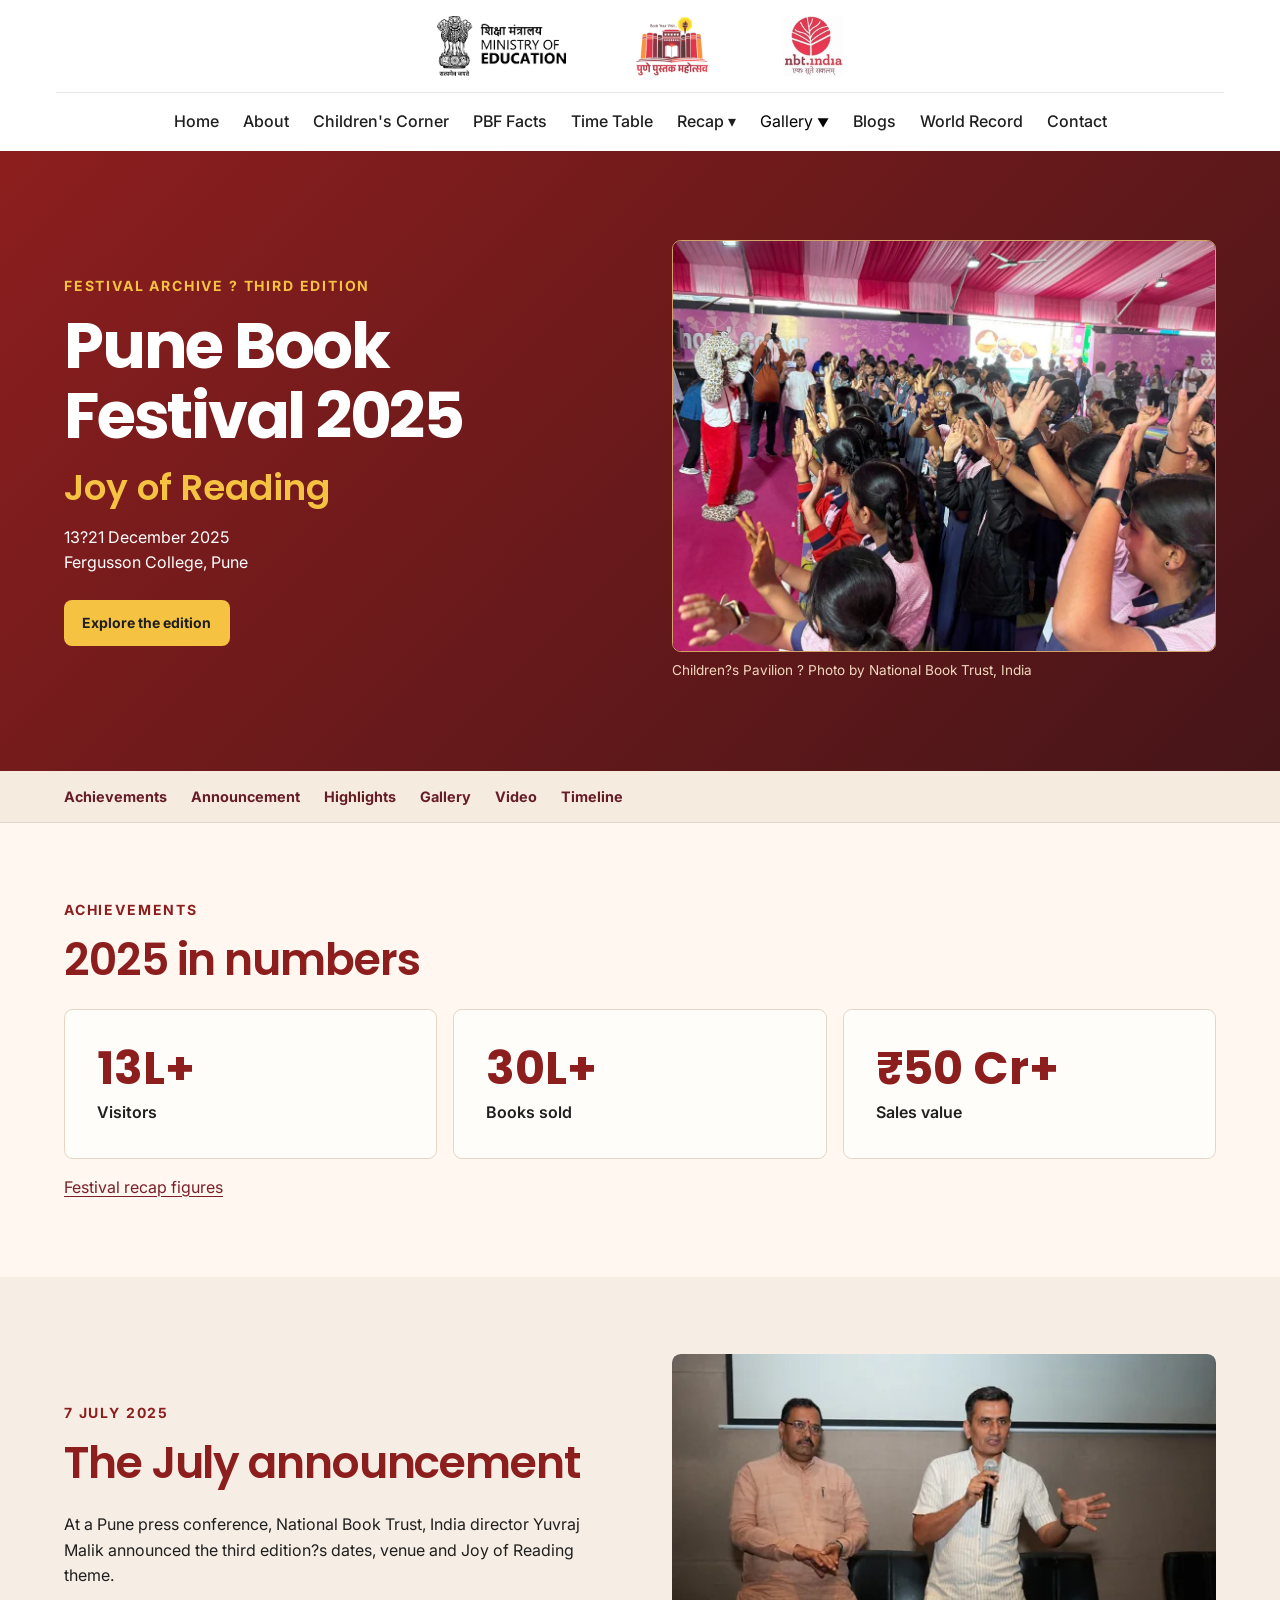
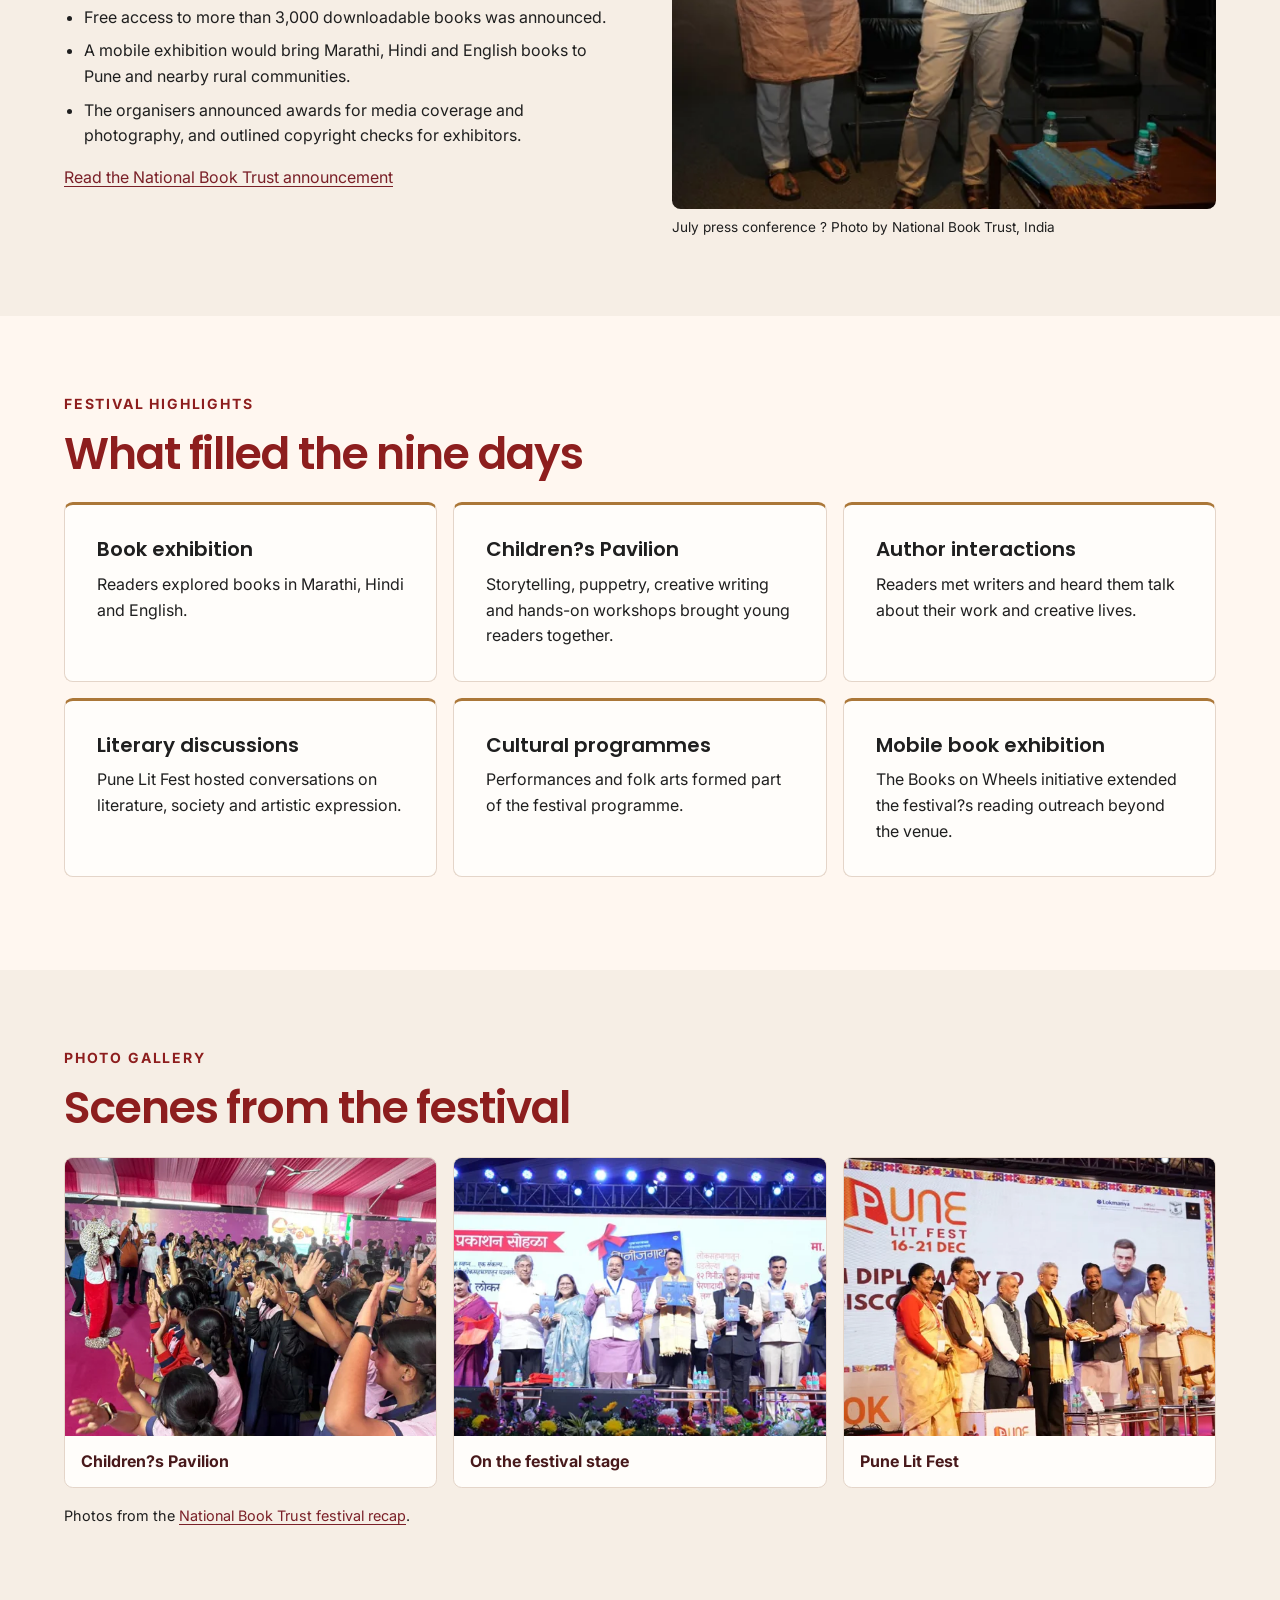
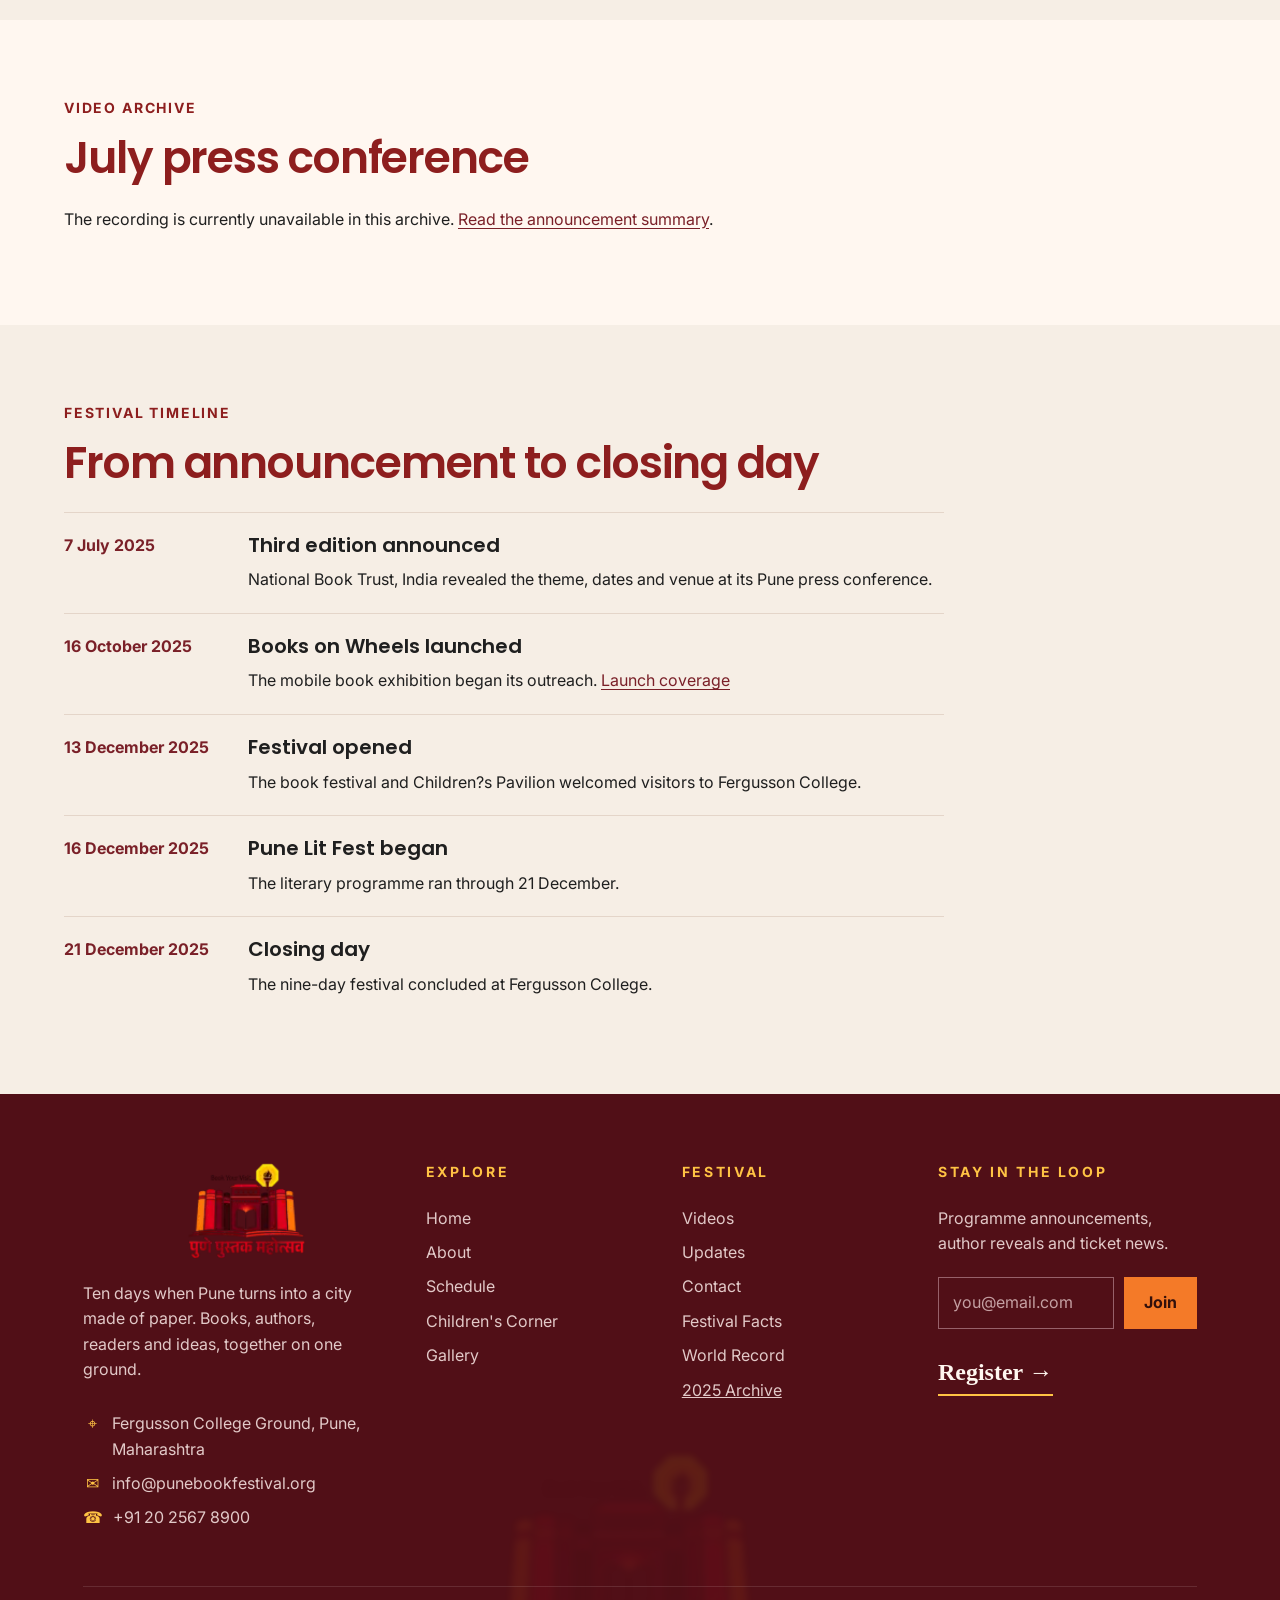
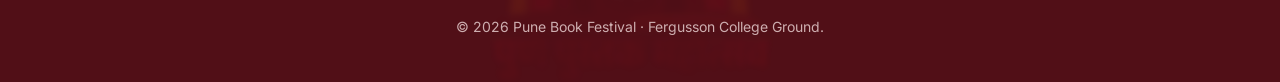
==== 2025/index.html @ 9291e9f0 "Add Pune Book Festival 2025 archive" ====
<!doctype html>
<html lang="en">
<head>
    <meta charset="utf-8">
    <meta name="viewport" content="width=device-width, initial-scale=1">
    <title>Pune Book Festival 2025 ? Joy of Reading</title>
    <meta name="description" content="Revisit Pune Book Festival 2025 at Fergusson College, Pune. Explore the Joy of Reading edition?s results, July announcement, festival highlights and photos.">
    <link rel="canonical" href="https://punebookfestival.org/2025">
    <meta property="og:type" content="website">
    <meta property="og:title" content="Pune Book Festival 2025 ? Joy of Reading">
    <meta property="og:description" content="Revisit the 13?21 December 2025 edition at Fergusson College, Pune, through festival figures, announcements, highlights and photos.">
    <meta property="og:url" content="https://punebookfestival.org/2025">
    <meta property="og:image" content="https://punebookfestival.org/assets/archive-2025/childrens-pavilion-1200.webp">
    <meta property="og:image:alt" content="Children raising their hands during a Children?s Pavilion session">
    <meta name="twitter:card" content="summary_large_image">
    <link rel="icon" href="/assets/favicon.png" type="image/png">
    <link rel="stylesheet" href="/assets/css/style.css?v=footer-watermark">
    <link rel="stylesheet" href="/assets/css/archive-2025.css">
    <script type="application/ld+json">
    {
        "@context": "https://schema.org",
        "@type": "Event",
        "name": "Pune Book Festival 2025 ? Joy of Reading",
        "description": "The third Pune Book Festival brought together book exhibitions, author interactions, literary discussions, children?s activities and cultural programmes.",
        "url": "https://punebookfestival.org/2025",
        "startDate": "2025-12-13",
        "endDate": "2025-12-21",
        "eventAttendanceMode": "https://schema.org/OfflineEventAttendanceMode",
        "eventStatus": "https://schema.org/EventScheduled",
        "image": "https://punebookfestival.org/assets/archive-2025/childrens-pavilion-1200.webp",
        "location": {
            "@type": "Place",
            "name": "Fergusson College",
            "address": {"@type": "PostalAddress", "addressLocality": "Pune", "addressRegion": "Maharashtra", "addressCountry": "IN"}
        },
        "organizer": {"@type": "Organization", "name": "National Book Trust, India", "url": "https://www.nbtindia.gov.in/"}
    }
    </script>
    <script src="/assets/js/app.js" defer></script>
    <script src="/assets/js/archive-2025.js" defer></script>
</head>
<body class="archive-page">
    <a class="archive-skip" href="#main">Skip to content</a>
    <header class="header">
        <div class="container">
            <!-- Top Row with 3 Logos and Register Button -->
            <div class="header-logos"
                style="display: flex; justify-content: space-between; align-items: center; padding: 1rem 0; border-bottom: 1px solid var(--gray-200);">
                <div style="flex: 1;"></div>
                <div style="display: flex; justify-content: center; align-items: center; gap: 2rem; flex: 1;">
                    <img src="/assets/MOE.webp" alt="Ministry of Education" style="height: 60px;">
                    <img src="/assets/PBF logo.webp" alt="Pune Book Festival" style="height: 60px; opacity: 0.8;">
                    <img src="/assets/NBT_India_logo.webp" alt="National Book Trust, India" style="height: 60px; opacity: 0.8;">
                </div>

                <div style="flex: 1;"></div>

            </div>

            <div class="header-content" style="justify-content: center;">
                <nav class="nav" aria-label="Main navigation">
                    <ul class="nav-links">
                        <li class="nav-item"><a href="/index.html" class="nav-link">Home</a></li>
                        <li class="nav-item"><a href="/about.html" class="nav-link">About</a></li>
                        <li class="nav-item"><a href="/childrescorner.html" class="nav-link">Children's Corner</a></li>
                        <li class="nav-item"><a href="/pbf-facts.html" class="nav-link">PBF Facts</a></li>
                        <li class="nav-item"><a href="/timetable.html" class="nav-link">Time Table</a></li>
                        <li class="nav-item recap-nav">
                            <details>
                                <summary class="nav-link">Recap <span aria-hidden="true">&#9662;</span></summary>
                                <ul class="recap-year-menu">
                                    <li><a class="nav-link" href="/2025" aria-current="page">2025</a></li>
                                    <li><a class="nav-link" href="/recap.html#recap-2024">2024</a></li>
                                    <li><a class="nav-link" href="/recap.html#recap-2023">2023</a></li>
                                </ul>
                            </details>
                        </li>
                        <li class="nav-item has-dropdown">
                            <a href="/gallery.html" class="nav-item" style="color: #000;">Gallery <span class="dropdown-arrow">▼</span></a>
                            <div class="dropdown-menu">
                                <a href="/photos.html" class="dropdown-item">📸 Photos</a>
                                <a href="/videos.html" class="dropdown-item">🎥 Videos</a>
                               <a href="/Reels.html" class="dropdown-item">🎬 Reels</a>
                            </div>
                        </li>
                        <li class="nav-item"><a href="/blogs.html" class="nav-link">Blogs</a></li>
                        <li class="nav-item"><a href="/world-record.html" class="nav-link">World Record</a></li>
                        <li class="nav-item"><a href="/contact.html" class="nav-link">Contact</a></li>
                    </ul>
                </nav>

                <button class="mobile-menu-toggle" aria-label="Toggle mobile menu" aria-expanded="false">
                    ☰
                </button>
            </div>
        </div>
    </header>


    <main id="main">
        <section class="archive-hero">
            <div class="archive-shell archive-hero-grid">
                <div>
                    <p class="archive-kicker">Festival archive ? Third edition</p>
                    <h1>Pune Book<br>Festival 2025</h1>
                    <p class="archive-theme">Joy of Reading</p>
                    <p class="archive-details"><time datetime="2025-12-13">13</time>?<time datetime="2025-12-21">21 December 2025</time><span>Fergusson College, Pune</span></p>
                    <a class="btn archive-button" href="#highlights">Explore the edition</a>
                </div>
                <figure class="archive-cover">
                    <img src="/assets/archive-2025/childrens-pavilion-1200.webp" srcset="/assets/archive-2025/childrens-pavilion-560.webp 560w, /assets/archive-2025/childrens-pavilion-1200.webp 1107w" sizes="(max-width: 720px) 90vw, 50vw" width="1107" height="837" alt="Children raising their hands at the Children?s Pavilion" fetchpriority="high">
                    <figcaption>Children?s Pavilion ? Photo by National Book Trust, India</figcaption>
                </figure>
            </div>
        </section>

        <nav class="archive-jump" aria-label="On this page">
            <div class="archive-shell">
                <a href="#achievements">Achievements</a><a href="#announcement">Announcement</a><a href="#highlights">Highlights</a><a href="#gallery">Gallery</a><a href="#video">Video</a><a href="#timeline">Timeline</a>
            </div>
        </nav>

        <section class="archive-section archive-shell" id="achievements">
            <p class="archive-kicker">Achievements</p>
            <h2>2025 in numbers</h2>
            <!-- Edit the 2025 achievement figures here. Source: /recap.html#recap-2025. -->
            <dl>
                <div><dt>Visitors</dt><dd>13L+</dd></div>
                <div><dt>Books sold</dt><dd>30L+</dd></div>
                <div><dt>Sales value</dt><dd>&#8377;50 Cr+</dd></div>
            </dl>
            <a class="archive-text-link" href="/recap.html#recap-2025">Festival recap figures</a>
        </section>

        <section class="archive-band" id="announcement">
            <div class="archive-shell archive-section archive-split">
                <div>
                    <p class="archive-kicker"><time datetime="2025-07-07">7 July 2025</time></p>
                    <h2>The July announcement</h2>
                    <p>At a Pune press conference, National Book Trust, India director Yuvraj Malik announced the third edition?s dates, venue and Joy of Reading theme.</p>
                    <ul class="archive-announcements">
                        <li>Free access to more than 3,000 downloadable books was announced.</li>
                        <li>A mobile exhibition would bring Marathi, Hindi and English books to Pune and nearby rural communities.</li>
                        <li>The organisers announced awards for media coverage and photography, and outlined copyright checks for exhibitors.</li>
                    </ul>
                    <a class="archive-text-link" href="https://www.nbtindia.gov.in/enewsletters/1-15-july/pune_bookfair.html">Read the National Book Trust announcement</a>
                </div>
                <figure class="archive-editorial-photo">
                    <img src="/assets/archive-2025/announcement-560.webp" srcset="/assets/archive-2025/announcement-560.webp 560w, /assets/archive-2025/announcement-1200.webp 940w" sizes="(max-width: 720px) 90vw, 42vw" width="560" height="469" loading="lazy" alt="A speaker with a microphone during the festival announcement">
                    <figcaption>July press conference ? Photo by National Book Trust, India</figcaption>
                </figure>
            </div>
        </section>

        <section class="archive-section archive-shell" id="highlights">
            <p class="archive-kicker">Festival highlights</p>
            <h2>What filled the nine days</h2>
            <div class="archive-highlights">
                <article><h3>Book exhibition</h3><p>Readers explored books in Marathi, Hindi and English.</p></article>
                <article><h3>Children?s Pavilion</h3><p>Storytelling, puppetry, creative writing and hands-on workshops brought young readers together.</p></article>
                <article><h3>Author interactions</h3><p>Readers met writers and heard them talk about their work and creative lives.</p></article>
                <article><h3>Literary discussions</h3><p>Pune Lit Fest hosted conversations on literature, society and artistic expression.</p></article>
                <article><h3>Cultural programmes</h3><p>Performances and folk arts formed part of the festival programme.</p></article>
                <article><h3>Mobile book exhibition</h3><p>The Books on Wheels initiative extended the festival?s reading outreach beyond the venue.</p></article>
            </div>
        </section>

        <section class="archive-band" id="gallery">
            <div class="archive-section archive-shell">
                <p class="archive-kicker">Photo gallery</p>
                <h2>Scenes from the festival</h2>
                <div class="archive-gallery">
                    <a href="/assets/archive-2025/childrens-pavilion-1200.webp"><img src="/assets/archive-2025/childrens-pavilion-560.webp" width="560" height="423" loading="lazy" decoding="async" alt="A tent full of children raising their hands during a pavilion session"><span>Children?s Pavilion</span></a>
                    <a href="/assets/archive-2025/book-launch-1200.webp"><img src="/assets/archive-2025/book-launch-560.webp" width="560" height="364" loading="lazy" decoding="async" alt="Guests onstage holding copies of a book at the festival"><span>On the festival stage</span></a>
                    <a href="/assets/archive-2025/lit-fest-1200.webp"><img src="/assets/archive-2025/lit-fest-560.webp" width="560" height="452" loading="lazy" decoding="async" alt="Guests gathered onstage beneath the Pune Lit Fest banner"><span>Pune Lit Fest</span></a>
                </div>
                <p class="archive-credit">Photos from the <a class="archive-text-link" href="https://www.nbtindia.gov.in/writereaddata/attachment/wednesday-april-8-20263-36-19-pmnewsletter-january-2026.pdf">National Book Trust festival recap</a>.</p>
            </div>
        </section>

        <section class="archive-section archive-shell" id="video">
            <p class="archive-kicker">Video archive</p>
            <h2>July press conference</h2>
            <!-- When the recording is supplied, replace this paragraph with a controls-enabled video
                 using preload="none", or a titled, lazy-loaded iframe for a hosted recording. -->
            <p>The recording is currently unavailable in this archive. <a class="archive-text-link" href="#announcement">Read the announcement summary</a>.</p>
        </section>

        <section class="archive-band" id="timeline">
            <div class="archive-section archive-shell">
                <p class="archive-kicker">Festival timeline</p>
                <h2>From announcement to closing day</h2>
                <ol class="archive-timeline">
                    <li><time datetime="2025-07-07">7 July 2025</time><div><h3>Third edition announced</h3><p>National Book Trust, India revealed the theme, dates and venue at its Pune press conference.</p></div></li>
                    <li><time datetime="2025-10-16">16 October 2025</time><div><h3>Books on Wheels launched</h3><p>The mobile book exhibition began its outreach. <a class="archive-text-link" href="https://timesofindia.indiatimes.com/city/pune/books-on-wheels-initiative-to-enrich-reading-movement/articleshow/124613605.cms">Launch coverage</a></p></div></li>
                    <li><time datetime="2025-12-13">13 December 2025</time><div><h3>Festival opened</h3><p>The book festival and Children?s Pavilion welcomed visitors to Fergusson College.</p></div></li>
                    <li><time datetime="2025-12-16">16 December 2025</time><div><h3>Pune Lit Fest began</h3><p>The literary programme ran through 21 December.</p></div></li>
                    <li><time datetime="2025-12-21">21 December 2025</time><div><h3>Closing day</h3><p>The nine-day festival concluded at Fergusson College.</p></div></li>
                </ol>
            </div>
        </section>
    </main>

    <footer class="festival-footer">
        <div class="festival-footer-inner">
            <div class="festival-footer-grid">
                <div class="festival-footer-intro">
                    <a class="festival-footer-brand" href="/index.html">
                        <img src="/assets/PBF%20logo.webp" alt="Pune Book Festival" width="300" height="117" loading="lazy">
                    </a>
                    <p>Ten days when Pune turns into a city made of paper. Books, authors, readers and ideas, together on one ground.</p>
                    <address class="festival-footer-contact">
                        <a href="https://maps.google.com/maps/dir//Fergusson+College,+Shivajinagar,+Pune"><span aria-hidden="true">&#x2316;</span>Fergusson College Ground, Pune, Maharashtra</a>
                        <a href="mailto:info@punebookfestival.org"><span aria-hidden="true">&#x2709;</span>info@punebookfestival.org</a>
                        <a href="tel:+912025678900"><span aria-hidden="true">&#x260E;</span>+91 20 2567 8900</a>
                    </address>
                </div>
                <nav aria-label="Explore">
                    <h2>Explore</h2>
                    <ul>
                        <li><a href="/index.html">Home</a></li>
                        <li><a href="/about.html">About</a></li>
                        <li><a href="/timetable.html">Schedule</a></li>
                        <li><a href="/childrescorner.html">Children's Corner</a></li>
                        <li><a href="/gallery.html">Gallery</a></li>
                    </ul>
                </nav>
                <nav aria-label="Festival">
                    <h2>Festival</h2>
                    <ul>
                        <li><a href="/videos.html">Videos</a></li>
                        <li><a href="/blogs.html">Updates</a></li>
                        <li><a href="/contact.html">Contact</a></li>
                        <li><a href="/pbf-facts.html">Festival Facts</a></li>
                        <li><a href="/world-record.html">World Record</a></li>
                        <li><a href="/2025" aria-current="page">2025 Archive</a></li>
                    </ul>
                </nav>
                <section aria-labelledby="festival-footer-newsletter">
                    <h2 id="festival-footer-newsletter">Stay in the loop</h2>
                    <p>Programme announcements, author reveals and ticket news.</p>
                    <form class="festival-footer-signup" action="mailto:info@punebookfestival.org?subject=Newsletter%20signup" method="post" enctype="text/plain">
                        <input type="email" name="email" aria-label="Email address" placeholder="you@email.com" autocomplete="email" required>
                        <button type="submit" title="Send a signup request using your email app">Join</button>
                    </form>
                    <a class="festival-footer-register" href="/index.html#festival-registration">Register <span aria-hidden="true">&rarr;</span></a>
                </section>
            </div>
            <p class="festival-footer-bottom">&copy; 2026 Pune Book Festival &middot; Fergusson College Ground.</p>
        </div>
    </footer>

    <dialog class="archive-dialog" aria-labelledby="archive-photo-title">
        <button type="button" class="archive-close" aria-label="Close photo" autofocus>&times;</button>
        <figure><img alt=""><figcaption id="archive-photo-title"></figcaption></figure>
        <div class="archive-controls">
            <button type="button" data-photo-step="-1">Previous</button>
            <span aria-live="polite"></span>
            <button type="button" data-photo-step="1">Next</button>
        </div>
    </dialog>
</body>
</html>
---- assets/css/style.css ----
/*
 * Pune Book Festival Website
 * Brand Colors (fallback palette):
 * --maroon: #8D1E1E (primary brand color)
 * --gold: #F5C242 (accent/highlights)
 * --cream: #FFF7F0 (light background)
 * --ink: #1F1F1F (dark text)
 * --accent: #2E78FF (links/CTAs)
 */

/* Import Google Fonts */
@import url('https://fonts.googleapis.com/css2?family=Poppins:wght@300;400;500;600;700&family=Inter:wght@300;400;500;600&display=swap');

/* CSS Variables */
:root {
  /* Brand Colors */
  --maroon: #8D1E1E;
  --gold: #F5C242;
  --cream: #FFF7F0;
  --ink: #1F1F1F;
  --accent: #2E78FF;
  --whatsapp: #25D366;
  
  /* Neutral Colors */
  --white: #FFFFFF;
  --gray-50: #F9FAFB;
  --gray-100: #F3F4F6;
  --gray-200: #E5E7EB;
  --gray-300: #D1D5DB;
  --gray-400: #9CA3AF;
  --gray-500: #6B7280;
  --gray-600: #4B5563;
  --gray-700: #374151;
  --gray-800: #1F2937;
  --gray-900: #111827;
  
  /* Typography */
  --font-heading: 'Poppins', sans-serif;
  --font-body: 'Inter', sans-serif;
  
  /* Spacing */
  --space-xs: 0.25rem;
  --space-sm: 0.5rem;
  --space-md: 1rem;
  --space-lg: 1.5rem;
  --space-xl: 2rem;
  --space-2xl: 3rem;
  --space-3xl: 4rem;
  
  /* Border Radius */
  --radius-sm: 0.25rem;
  --radius-md: 0.5rem;
  --radius-lg: 0.75rem;
  --radius-xl: 1rem;
  
  /* Shadows */
  --shadow-sm: 0 1px 2px 0 rgba(0, 0, 0, 0.05);
  --shadow-md: 0 4px 6px -1px rgba(0, 0, 0, 0.1), 0 2px 4px -1px rgba(0, 0, 0, 0.06);
  --shadow-lg: 0 10px 15px -3px rgba(0, 0, 0, 0.1), 0 4px 6px -2px rgba(0, 0, 0, 0.05);
  --shadow-xl: 0 20px 25px -5px rgba(0, 0, 0, 0.1), 0 10px 10px -5px rgba(0, 0, 0, 0.04);
  
  /* Transitions */
  --transition-fast: 150ms ease-in-out;
  --transition-normal: 300ms ease-in-out;
  --transition-slow: 500ms ease-in-out;

  /* Sticky banner/header layout */
  --world-record-banner-height: 40px;
  --header-safe-space: 140px;
}

/* Reset and Base Styles */
* {
  margin: 0;
  padding: 0;
  box-sizing: border-box;
}

html {
  scroll-behavior: smooth;
}

html,
body {
  width: 100%;
  max-width: 100%;
  overflow-x: hidden;
}

body {
  font-family: var(--font-body);
  font-size: 16px;
  line-height: 1.6;
  color: var(--ink);
  background-color: var(--white);
  -webkit-font-smoothing: antialiased;
  -moz-osx-font-smoothing: grayscale;
  overflow-x: hidden;
  padding-top: calc(var(--world-record-banner-height) + var(--header-safe-space));
}

/* Typography */
h1, h2, h3, h4, h5, h6 {
  font-family: var(--font-heading);
  font-weight: 600;
  line-height: 1.3;
  margin-bottom: var(--space-md);
  color: var(--ink);
}

h1 { font-size: 2.5rem; }
h2 { font-size: 2rem; }
h3 { font-size: 1.5rem; }
h4 { font-size: 1.25rem; }
h5 { font-size: 1.125rem; }
h6 { font-size: 1rem; }

p {
  margin-bottom: var(--space-md);
}

a {
  color: var(--accent);
  text-decoration: none;
  transition: color var(--transition-fast);
}

a:hover {
  color: var(--maroon);
}

img {
  max-width: 100%;
  height: auto;
  display: block;
}

video,
iframe {
  max-width: 100%;
}

table {
  width: 100%;
  border-collapse: collapse;
}

@media (max-width: 768px) {
  table {
    display: block;
    overflow-x: auto;
    -webkit-overflow-scrolling: touch;
  }
}

/* Prevent long strings/URLs from breaking layout */
p,
h1,
h2,
h3,
h4,
h5,
h6,
a {
  overflow-wrap: anywhere;
  word-break: break-word;
}

.row {
  display: flex;
  flex-wrap: wrap;
  gap: var(--space-lg);
}

[class^="col-"],
[class*=" col-"] {
  max-width: 100%;
}

.col-md-3,
.col-md-6 {
  flex: 1 1 0;
}

/* Layout Utilities */
.container {
  max-width: 1200px;
  margin: 0 auto;
  padding: 0 var(--space-md);
}

.container-wide {
  max-width: 1400px;
  margin: 0 auto;
  padding: 0 var(--space-md);
}

.grid {
  display: grid;
  gap: var(--space-lg);
}

.grid-2 { grid-template-columns: repeat(2, 1fr); }
.grid-3 { grid-template-columns: repeat(3, 1fr); }
.grid-4 { grid-template-columns: repeat(4, 1fr); }

.flex {
  display: flex;
}

.flex-col {
  flex-direction: column;
}

.items-center {
  align-items: center;
}

.justify-center {
  justify-content: center;
}

.justify-between {
  justify-content: space-between;
}

.text-center {
  text-align: center;
}

.text-left {
  text-align: left;
}

.text-right {
  text-align: right;
}

/* Button Styles */
.btn {
  display: inline-flex;
  align-items: center;
  justify-content: center;
  padding: var(--space-sm) var(--space-lg);
  border: none;
  border-radius: var(--radius-md);
  font-family: var(--font-body);
  font-size: 0.875rem;
  font-weight: 500;
  text-decoration: none;
  cursor: pointer;
  transition: all var(--transition-fast);
  gap: var(--space-sm);
}

.btn-primary {
  background-color: var(--maroon);
  color: var(--white);
}

.btn-primary:hover {
  background-color: #6B1515;
  color: var(--white);
}

.btn-outline {
  background-color: transparent;
  color: var(--maroon);
  border: 2px solid var(--maroon);
}

.btn-outline:hover {
  background-color: var(--maroon);
  color: var(--white);
}

.btn-wa {
  background-color: var(--whatsapp);
  color: var(--white);
}

.btn-wa:hover {
  background-color: #1DA851;
  color: var(--white);
}

.btn-lg {
  padding: var(--space-md) var(--space-xl);
  font-size: 1rem;
}

.btn-sm {
  padding: var(--space-xs) var(--space-md);
  font-size: 0.75rem;
}

/* Badge Styles */
.badge {
  display: inline-flex;
  align-items: center;
  padding: var(--space-xs) var(--space-sm);
  border-radius: var(--radius-sm);
  font-size: 0.75rem;
  font-weight: 500;
  text-transform: uppercase;
  letter-spacing: 0.05em;
}

.badge-new {
  background-color: var(--accent);
  color: var(--white);
}

.badge-workshop {
  background-color: var(--gold);
  color: var(--ink);
}

.badge-kids {
  background-color: #10B981;
  color: var(--white);
}

/* Card Styles */
.card {
  background-color: var(--white);
  border-radius: var(--radius-lg);
  box-shadow: var(--shadow-md);
  overflow: hidden;
  transition: transform var(--transition-fast), box-shadow var(--transition-fast);
}

.card:hover {
  transform: translateY(-2px);
  box-shadow: var(--shadow-lg);
}

.card-header {
  padding: var(--space-lg);
  border-bottom: 1px solid var(--gray-200);
}

.card-body {
  padding: var(--space-lg);
}

.card-footer {
  padding: var(--space-lg);
  border-top: 1px solid var(--gray-200);
  background-color: var(--gray-50);
}

/* Header Styles */
.world-record-banner {
  height: var(--world-record-banner-height);
  display: flex;
  align-items: center;
  justify-content: center;
  padding: 0 0.75rem !important;
  white-space: nowrap;
  overflow-x: auto;
  -webkit-overflow-scrolling: touch;
  z-index: 1101 !important;
  top: 0 !important;
  position: fixed !important;
  left: 0;
  right: 0;
}

.header {
  background-color: var(--white);
  box-shadow: var(--shadow-sm);
  position: fixed;
  top: var(--world-record-banner-height);
  left: 0;
  right: 0;
  width: 100%;
  z-index: 1000;
}

.header-content {
  display: flex;
  align-items: center;
  justify-content: space-between;
  padding: var(--space-md) 0;
  position: relative;
}

.logo {
  font-family: var(--font-heading);
  font-size: 1.5rem;
  font-weight: 700;
  color: var(--maroon);
  text-decoration: none;
}

.nav {
  display: flex;
  align-items: center;
  gap: var(--space-xl);
}

.nav-links {
  display: flex;
  align-items: center;
  gap: var(--space-lg);
  list-style: none;
}

.nav-item {
  position: relative;
}

.nav-link {
  color: var(--ink);
  font-weight: 500;
  transition: color var(--transition-fast);
  display: flex;
  align-items: center;
  gap: var(--space-xs);
}

.nav-link:hover {
  color: var(--maroon);
}

.dropdown-arrow {
  font-size: 0.75rem;
  transition: transform var(--transition-fast);
}

.nav-item:hover .dropdown-arrow {
  transform: rotate(180deg);
}

.dropdown-menu {
  position: absolute;
  top: 100%;
  left: 0;
  background-color: var(--white);
  box-shadow: var(--shadow-lg);
  border-radius: var(--radius-md);
  padding: var(--space-sm) 0;
  min-width: 150px;
  opacity: 0;
  visibility: hidden;
  transform: translateY(-10px);
  transition: all var(--transition-fast);
  z-index: 1001;
}

.nav-item:hover .dropdown-menu {
  opacity: 1;
  visibility: visible;
  transform: translateY(0);
}

.dropdown-item {
  display: block;
  padding: var(--space-sm) var(--space-md);
  color: var(--ink);
  text-decoration: none;
  font-weight: 500;
  transition: background-color var(--transition-fast);
}

.dropdown-item:hover {
  background-color: var(--gray-50);
  color: var(--maroon);
}

.nav-cta {
  display: flex;
  align-items: center;
  gap: var(--space-sm);
}

.mobile-menu-toggle {
  display: none;
  background: none;
  border: none;
  font-size: 1.5rem;
  color: var(--ink);
  cursor: pointer;
}

/* Hero Section
.hero {
  background: linear-gradient(135deg, var(--maroon) 0%, #6B1515 100%);
  color: var(--white);
  padding: var(--space-3xl) 0;
  text-align: center;
}

.hero h1 {
  color: var(--white);
  font-size: 3rem;
  margin-bottom: var(--space-lg);
}

.hero p {
  font-size: 1.25rem;
  margin-bottom: var(--space-2xl);
  opacity: 0.9;
}

.hero-cta {
  display: flex;
  justify-content: center;
  gap: var(--space-md);
  flex-wrap: wrap;
} */

/* Section Styles */
.section {
  padding: var(--space-3xl) 0;
  padding: 2rem 0;
}

.section-header {
  text-align: center;
  margin-bottom: var(--space-2xl);
  margin-bottom: 2rem;
}

.section-title {
  font-size: 2.5rem;
  color: var(--maroon);
  margin-bottom: var(--space-md);
  font-size: 1.8rem;
}

.section-subtitle {
  font-size: 1.125rem;
  color: var(--gray-600);
  max-width: 600px;
  margin: 0 auto;
  font-size: 1rem;
}

/* Footer Styles */
.footer {
  background-color: var(--ink);
  color: var(--white);
  padding: var(--space-3xl) 0 var(--space-lg);
}

.footer-content {
  display: grid;
  grid-template-columns: repeat(auto-fit, minmax(250px, 1fr));
  gap: var(--space-2xl);
  margin-bottom: var(--space-2xl);
  grid-template-columns: 1fr;
  text-align: center;
}

.footer-section h3 {
  color: var(--white);
  margin-bottom: var(--space-lg);
}

.footer-links {
  list-style: none;
}

.footer-links li {
  margin-bottom: var(--space-sm);
}

.footer-links a {
  color: var(--gray-300);
  transition: color var(--transition-fast);
}

.footer-links a:hover {
  color: var(--white);
}

.footer-bottom {
  border-top: 1px solid var(--gray-700);
  padding-top: var(--space-lg);
  text-align: center;
  color: var(--gray-400);
}

/* WhatsApp Floating Button */
.whatsapp-float {
  position: fixed;
  bottom: 20px;
  right: 20px;
  width: 60px;
  height: 60px;
  background-color: var(--whatsapp);
  border-radius: 50%;
  display: flex;
  align-items: center;
  justify-content: center;
  box-shadow: var(--shadow-lg);
  z-index: 1000;
  transition: transform var(--transition-fast);
  text-decoration: none;
}

.whatsapp-float:hover {
  transform: scale(1.1);
}

.whatsapp-float svg {
  width: 30px;
  height: 30px;
  fill: var(--white);
}

/* Download Event PDF Floating Button */
.download-float {
  position: fixed;
  right: 20px;
  bottom: 90px;
  z-index: 999;
  background: var(--maroon);
  color: #fff;
  padding: 0.75rem 1rem;
  border-radius: 999px;
  font-size: 0.9rem;
  font-weight: 600;
  text-decoration: none;
  box-shadow: 0 4px 10px rgba(0, 0, 0, 0.2);
  transition: transform 0.2s ease, box-shadow 0.2s ease, background 0.2s ease;
}

.download-float:hover {
  background: #6B1515;
  transform: translateY(-2px);
  box-shadow: 0 6px 14px rgba(0, 0, 0, 0.25);
}

@media (max-width: 480px) {
  .download-float {
    right: 16px;
    bottom: 90px;
    font-size: 0.8rem;
    padding: 0.6rem 0.9rem;
  }
}

/* Tabs */
.tabs {
  border-bottom: 2px solid var(--gray-200);
  margin-bottom: var(--space-xl);
}

.tab-list {
  display: flex;
  list-style: none;
  gap: var(--space-lg);
  flex-wrap: wrap;
  gap: var(--space-sm);
}

.tab-button {
  background: none;
  border: none;
  padding: var(--space-md) 0;
  font-size: 1rem;
  font-weight: 500;
  color: var(--gray-600);
  cursor: pointer;
  border-bottom: 2px solid transparent;
  transition: all var(--transition-fast);
}

.tab-button.active {
  color: var(--maroon);
  border-bottom-color: var(--maroon);
}

.tab-content {
  display: none;
}

.tab-content.active {
  display: block;
}

/* Lightbox */
.lightbox {
  position: fixed;
  top: 0;
  left: 0;
  width: 100%;
  height: 100%;
  background-color: rgba(0, 0, 0, 0.9);
  display: none;
  align-items: center;
  justify-content: center;
  z-index: 2000;
}

.lightbox.active {
  display: flex;
}

.lightbox-content {
  max-width: 90%;
  max-height: 90%;
  position: relative;
}

.lightbox-close {
  position: absolute;
  top: -40px;
  right: 0;
  background: none;
  border: none;
  color: var(--white);
  font-size: 2rem;
  cursor: pointer;
}

/* Form Styles */
.form-group {
  margin-bottom: var(--space-lg);
}

.form-label {
  display: block;
  margin-bottom: var(--space-sm);
  font-weight: 500;
  color: var(--ink);
}

.form-input {
  width: 100%;
  padding: var(--space-md);
  border: 2px solid var(--gray-300);
  border-radius: var(--radius-md);
  font-size: 1rem;
  transition: border-color var(--transition-fast);
}

.form-input:focus {
  outline: none;
  border-color: var(--maroon);
}

.form-textarea {
  resize: vertical;
  min-height: 120px;
}

/* Toast Notifications */
.toast {
  position: fixed;
  top: 20px;
  right: 20px;
  padding: var(--space-md) var(--space-lg);
  border-radius: var(--radius-md);
  box-shadow: var(--shadow-lg);
  z-index: 2000;
  transform: translateX(100%);
  transition: transform var(--transition-normal);
}

.toast.show {
  transform: translateX(0);
}

.toast-success {
  background-color: #10B981;
  color: var(--white);
}

.toast-error {
  background-color: #EF4444;
  color: var(--white);
}

.instagram-reels-grid {
  display: grid;
  grid-template-columns: repeat(3, minmax(0, 1fr));
  gap: 1.5rem;
  align-items: start;
}

.instagram-reel-card {
  width: 100%;
  border-radius: 12px;
  overflow: hidden;
  box-shadow: var(--shadow-md);
  background: var(--white);
  height: 720px;
  display: flex;
  align-items: stretch;
}

.instagram-reel-card--short {
  height: 560px;
  overflow: hidden;
}

.instagram-reel-card--short .instagram-media {
  height: 100% !important;
  min-height: 100% !important;
}

.instagram-reel-card .instagram-media {
  width: 100% !important;
  max-width: 100% !important;
  margin: 0 !important;
}

.embedded-videos-grid {
  display: grid;
  grid-template-columns: repeat(3, minmax(0, 1fr));
  gap: 1.5rem;
  align-items: start;
}

.embed-video-card {
  width: 100%;
  border-radius: 12px;
  overflow: hidden;
  box-shadow: var(--shadow-md);
  background: var(--white);
  aspect-ratio: 16 / 9;
}

.embed-video-card iframe {
  width: 100%;
  height: 100%;
  border: 0;
}

.embed-video-thumb {
  width: 100%;
  height: 100%;
  display: block;
  padding: 0;
  border: 0;
  background: transparent;
  cursor: pointer;
  position: relative;
}

.embed-video-thumb img {
  width: 100%;
  height: 100%;
  object-fit: cover;
  display: block;
}

.embed-video-play {
  position: absolute;
  top: 50%;
  left: 50%;
  transform: translate(-50%, -50%);
  width: 56px;
  height: 56px;
  border-radius: 999px;
  background: rgba(0, 0, 0, 0.65);
  color: #fff;
  display: flex;
  align-items: center;
  justify-content: center;
  font-size: 1.5rem;
}

/* Responsive Design */
@media (max-width: 768px) {
  :root {
    --world-record-banner-height: 52px;
    --header-safe-space: 170px;
  }

  .container {
    padding: 0 1rem;
  }
  
  h1 { font-size: 2rem; }
  h2 { font-size: 1.75rem; }
  h3 { font-size: 1.25rem; }
  
  .hero h1 {
    font-size: 2.5rem;
  }
  
  .hero p {
    font-size: 1.125rem;
  }
  
  .section-title {
    font-size: 2rem;
  }
  
  .grid-2,
  .grid-3,
  .grid-4 {
    grid-template-columns: 1fr;
  }
  
  .nav-links {
    display: none;
    position: absolute;
    top: 100%;
    left: 0;
    right: 0;
    background-color: var(--white);
    flex-direction: column;
    padding: var(--space-lg);
    box-shadow: var(--shadow-md);
    width: 100%;
    max-width: 100vw;
    overflow-x: hidden;
  }
  
  .nav-links.active {
    display: flex;
  }

  .nav.active .nav-links {
    display: flex;
  }
  
  .dropdown-menu {
    position: static;
    opacity: 1;
    visibility: visible;
    transform: none;
    box-shadow: none;
    padding: var(--space-sm) 0 0 var(--space-lg);
    background: transparent;
  }
  
  .dropdown-item {
    padding: var(--space-xs) 0;
    font-size: 0.875rem;
    color: var(--gray-600);
  }
  
  .mobile-menu-toggle {
    display: block;
  }
  
  .hero-cta {
    flex-direction: column;
    align-items: center;
  }

  /* Mobile header layout: logos in one row, button below */
  .header-logos {
    display: flex !important;
    flex-wrap: wrap !important;
    justify-content: center !important;
    align-items: center !important;
    gap: 0.75rem !important;
    text-align: center !important;
  }

  /* Middle block that already contains the three logos */
  .header-logos > div:nth-child(2) {
    display: flex !important;
    justify-content: center !important;
    align-items: center !important;
    flex: 1 1 100% !important;
    gap: 1rem !important;
  }

  /* Hide the empty spacer div on the left on small screens */
  .header-logos > div:first-child {
    display: none !important;
  }

  /* Place the register button on its own full-width row and center it */
  .header-logos > div:last-child {
    display: flex !important;
    justify-content: center !important;
    align-items: center !important;
    flex: 1 1 100% !important;
  }

  .header-logos img {
    height: 44px;
  }

  /* Tidy header content row on mobile */
  .header-content {
    flex-direction: column;
    align-items: center;
    gap: 0.75rem;
  }

  .mobile-menu-toggle {
    margin-top: 0;
    order: 1;
    width: 36px;
    height: 36px;
    display: flex;
    align-items: center;
    justify-content: center;
    border-radius: 999px;
    background: var(--maroon);
    color: var(--white);
    box-shadow: var(--shadow-md);
    z-index: 1050;
    position: relative;
  }

  .header-content .nav {
    order: 2;
    width: 100%;
  }

  .instagram-reels-grid {
    grid-template-columns: 1fr;
    gap: 1rem;
  }

  .instagram-reel-card {
    height: 640px;
  }

  .instagram-reel-card--short {
    height: 520px;
    overflow: hidden;
  }

  .embedded-videos-grid {
    grid-template-columns: 1fr;
    gap: 1rem;
  }

  .whatsapp-float {
    width: 50px;
    height: 50px;
    bottom: 15px;
    right: 15px;
  }
  
  .whatsapp-float svg {
    width: 24px;
    height: 24px;
  }

  .hero {
    background-attachment: scroll;
    height: auto;
    min-height: 320px;
    padding: 2.5rem 0;
  }

  .card {
    min-height: unset;
    height: auto;
    padding: 1.25rem;
  }

  .row {
    gap: 1rem;
  }

  .col-md-3,
  .col-md-6 {
    flex: 1 1 100%;
  }

  .lightbox-content iframe,
  .lightbox-content video,
  .lightbox-content img {
    max-width: 100%;
    height: auto;
  }

  .btn {
    width: 100%;
    justify-content: center;
  }

  h1 { font-size: 1.75rem; }
  h2 { font-size: 1.5rem; }
  h3 { font-size: 1.125rem; }
}

.tab-list {
  flex-wrap: wrap;
  gap: var(--space-sm);
}

@media (max-width: 480px) {
  :root {
    --world-record-banner-height: 64px;
    --header-safe-space: 190px;
  }

  .world-record-banner {
    white-space: normal;
    overflow-x: hidden;
    text-align: center;
    font-size: 0.75rem;
    line-height: 1.2;
  }

  .mobile-menu-toggle {
    width: 34px;
    height: 34px;
    font-size: 1.1rem;
  }

  .header-logos img {
    height: 40px;
  }

  .hero {
    padding: var(--space-2xl) 0;
  }
  
  .section {
    padding: var(--space-2xl) 0;
  }
  
  .btn {
    width: 100%;
    justify-content: center;
  }
  
  .tab-list {
    flex-wrap: wrap;
    gap: var(--space-sm);
  }
}

/* Print Styles */
@media print {
  .header,
  .footer,
  .whatsapp-float,
  .btn {
    display: none !important;
  }
  
  body {
    font-size: 12pt;
    line-height: 1.4;
  }
  
  h1, h2, h3 {
    page-break-after: avoid;
  }
}

/* Focus Styles for Accessibility */
*:focus {
  outline: 2px solid var(--accent);
  outline-offset: 2px;
}

.btn:focus,
.form-input:focus {
  outline: 2px solid var(--maroon);
}

/* Reduced Motion */
@media (prefers-reduced-motion: reduce) {
  * {
    animation-duration: 0.01ms !important;
    animation-iteration-count: 1 !important;
    transition-duration: 0.01ms !important;
  }
}



.photos-grid .gallery-item img {
    width: 100%;
    height: 250px; /* fixed uniform height */
    object-fit: cover; /* crops images to fill without distortion */
    border-radius: var(--radius-sm);
}


@media (min-width: 1024px) {
  .photos-grid .gallery-item img {
    height: 300px;
  }
}


/* Main gallery items */
.gallery-item {
  position: relative;
  overflow: hidden;
  border-radius: var(--radius-lg);
  cursor: pointer;
  transition: transform 0.3s ease, box-shadow 0.3s ease;
}

.gallery-item img {
  width: 100%;
  height: 250px;   /* uniform size for main grid */
  object-fit: cover;
  transition: transform 0.5s ease;
}

/* Hover effect */
.gallery-item:hover img {
  transform: scale(1.1);
}

.gallery-item:hover {
  transform: scale(1.03);
  box-shadow: 0 0 15px rgba(141, 30, 30, 0.6);
}

/* Preview thumbnails (80px inside white cards) */
.photo-preview img {
  width: 100%;
  height: 80px;
  object-fit: cover;
  border-radius: var(--radius-sm);
  transition: transform 0.4s ease, box-shadow 0.3s ease;
}

.photo-preview img:hover {
  transform: scale(1.05);
  box-shadow: 0 0 10px rgba(141, 30, 30, 0.5);
}



/* New Auto Carousel Styles */
.auto-carousel {
    position: relative;
    width: 100%;
    max-width: 1901px;
    height: auto;
    aspect-ratio: 1901 / 625;
    margin: 0 auto;
    overflow: hidden;
    border-radius: 1rem;
    box-shadow: var(--shadow-lg);
}

.carousel-wrapper {
    position: relative;
    width: 100%;
    height: 100%;
}

.carousel-slide {
    position: absolute;
    top: 0;
    left: 0;
    width: 100%;
    height: 100%;
    opacity: 0;
    transition: opacity 1s ease-in-out;
}

.carousel-slide.active {
    opacity: 1;
}

.carousel-slide img {
    width: 100%;
    height: 100%;
    object-fit: cover;
    object-position: center;
}

/* Carousel dots */
.carousel-dots {
    position: absolute;
    bottom: 20px;
    left: 50%;
    transform: translateX(-50%);
    display: flex;
    gap: 12px;
}

.dot {
    width: 14px;
    height: 14px;
    border-radius: 50%;
    background: rgba(255, 255, 255, 0.5);
    cursor: pointer;
    transition: all 0.3s ease;
    border: 2px solid rgba(255, 255, 255, 0.8);
}

.dot.active {
    background: white;
    transform: scale(1.2);
}

.dot:hover {
    background: rgba(255, 255, 255, 0.8);
}



/* Hero Section with Background Banner */
.hero {
    background: linear-gradient(rgba(141, 30, 30, 0.7), rgba(0, 0, 0, 0.6)), 
                url('../About-images/11.webp');
    background-size: cover;
    background-position: center;
    background-repeat: no-repeat;
    background-attachment: fixed;
    width: 100%;
    height: 500px;
    display: flex;
    justify-content: center;
    align-items: center;
    color: white;
    text-align: center;
    padding: 3rem 0;
    position: relative;
}

.hero h1 {
    font-size: 3rem;
    font-weight: 700;
    margin-bottom: 1rem;
    text-shadow: 3px 3px 6px rgba(0, 0, 0, 0.8);
    color: white;
    letter-spacing: 1px;
}

.hero p {
    font-size: 1.25rem;
    opacity: 0.95;
    text-shadow: 2px 2px 4px rgba(0, 0, 0, 0.8);
    max-width: 600px;
    margin: 0 auto;
    font-weight: 400;
}

@media (max-width: 768px) {
    .auto-carousel {
        height: 250px;
    }
    .hero {
        height: 350px; /* Adjust height for mobile */
    }

    .hero h1 {
        font-size: 2rem; /* Adjust font size for mobile */
    }

    .hero p {
        font-size: 1rem; /* Adjust paragraph font size for mobile */
    }
}


/* Increase card size and styling */
.card {
    background-color: var(--white);
    border-radius: var(--radius-lg);
    box-shadow: var(--shadow-lg);
    transition: transform var(--transition-fast), box-shadow var(--transition-fast);
    padding: 2rem;
    min-height: 300px;
    display: flex;
    flex-direction: column;
    justify-content: center;
    align-items: center;
    text-align: center;
}

.card:hover {
    transform: scale(1.05);
    box-shadow: var(--shadow-xl);
}

.card div {
    margin-bottom: 1rem;
}

/* Responsive adjustments */
@media (max-width: 768px) {
    .col-md-3 {
        flex: 1 1 100%; /* Make the cards stack on smaller screens */
        margin-bottom: 2rem;
    }
}


/* Increase the size of the images */
.photos-grid img {
    width: 100%;  /* Ensure the images take full width of the grid item */
    height: 250px; /* Increased height for larger images */
    object-fit: cover;  /* Make sure the images cover the area without distortion */
    border-radius: var(--radius-sm);  /* Round the corners */
}

/* Responsive adjustments */
@media (max-width: 768px) {
    .photos-grid img {
        height: 200px; /* Adjust the height for smaller screens */
    }
}
/* Container for all videos */
.video-container {
    display: grid;
    grid-template-columns: repeat(auto-fit, minmax(300px, 1fr)); /* 3 columns or more on larger screens */
    gap: 1rem;
    margin-bottom: 2rem;
}

/* Each video card */
.video-card {
    position: relative;
    border-radius: var(--radius-md);
    overflow: hidden;
    box-shadow: var(--shadow-md);
}

/* Play button */
.play-button {
    position: absolute;
    top: 50%;
    left: 50%;
    transform: translate(-50%, -50%);
    background: rgba(141, 30, 30, 0.7); /* Dark semi-transparent background */
    color: white;
    width: 60px;
    height: 60px;
    border-radius: 50%;
    display: flex;
    align-items: center;
    justify-content: center;
    font-size: 2rem;
    cursor: pointer;
    transition: background-color 0.3s ease;
}

/* Hover effect on play button */
.play-button:hover {
    background-color: rgba(141, 30, 30, 0.9);
}

/* Responsive adjustments */
@media (max-width: 768px) {
    .video-container {
        grid-template-columns: repeat(auto-fit, minmax(250px, 1fr)); /* Stack columns on smaller screens */
    }

    .video-card video {
        height: 150px; /* Smaller video height on mobile */
    }
}


/* Footer Styles */
.footer {
  background-color: var(--ink);
  color: var(--white);
  padding: var(--space-3xl) 0 var(--space-lg);
}

.footer-content {
  display: grid;
  grid-template-columns: repeat(auto-fit, minmax(250px, 1fr));
  gap: var(--space-2xl);
  margin-bottom: var(--space-2xl);
  grid-template-columns: 1fr;
  text-align: center;
}

.footer-section h3 {
  color: var(--white);
  margin-bottom: var(--space-lg);
}

.footer-links {
  list-style: none;
}

.footer-links li {
  margin-bottom: var(--space-sm);
}

.footer-links a {
  color: var(--gray-300);
  transition: color var(--transition-fast);
}

.footer-links a:hover {
  color: var(--white);
}

.footer-bottom {
  border-top: 1px solid var(--gray-700);
  padding-top: var(--space-lg);
  text-align: center;
  color: var(--gray-400);
}






/* Festival footer */
.festival-footer {
  background: #510f17;
  color: #e2c9c8;
  font: 1rem/1.6 var(--font-body);
  padding: clamp(3rem, 5.3vw, 6.25rem) 0 2.75rem;
  position: relative;
  isolation: isolate;
  overflow: hidden;
}

.festival-footer::before {
  content: "";
  position: absolute;
  inset: 0;
  z-index: -1;
  background: url("../PBF%20logo.webp") center bottom / min(37rem, 85%) auto no-repeat;
  opacity: 0.08;
  filter: blur(3px);
}

.festival-footer-inner {
  width: 87%;
  max-width: 1650px;
  margin-inline: auto;
}

.festival-footer-grid {
  display: grid;
  grid-template-columns: minmax(0, 1.35fr) minmax(0, 0.95fr) minmax(0, 0.95fr) minmax(0, 1.2fr);
  gap: clamp(2rem, 4vw, 5rem);
}

.festival-footer h2 {
  margin: 0 0 1.5rem;
  color: #ffc344;
  font: 700 0.875rem/1.4 var(--font-body);
  letter-spacing: 0.19em;
  text-transform: uppercase;
}

.festival-footer p {
  margin: 0;
}

.festival-footer a {
  color: inherit;
  text-decoration: none;
}

.festival-footer a:hover {
  color: #ffc344;
}

.festival-footer :focus-visible {
  outline: 2px solid #ffc344;
  outline-offset: 4px;
}

.festival-footer-brand {
  display: block;
  width: fit-content;
  margin: 0 0 1.35rem clamp(0rem, 3.4vw, 4rem);
}

.festival-footer-brand img {
  display: block;
  object-fit: contain;
}

.festival-footer-contact,
.festival-footer ul {
  display: grid;
  gap: 0.55rem;
}

.festival-footer-contact {
  margin-top: 1.75rem;
  font-style: normal;
}

.festival-footer-contact a {
  display: flex;
  gap: 0.6rem;
  align-items: baseline;
  overflow-wrap: anywhere;
}

.festival-footer-contact span {
  flex: 0 0 1.2rem;
  color: #ffc344;
  text-align: center;
}

.festival-footer ul {
  padding: 0;
  margin: 0;
  list-style: none;
}

.festival-footer-signup {
  display: flex;
  gap: 0.625rem;
  margin: 1.25rem 0 1.75rem;
}

.festival-footer-signup input,
.festival-footer-signup button {
  min-height: 3.25rem;
  border-radius: 0;
  font: inherit;
}

.festival-footer-signup input {
  flex: 1;
  min-width: 0;
  width: 100%;
  padding: 0.65rem 0.9rem;
  background: transparent;
  border: 1px solid #97616a;
  color: #fff7f0;
}

.festival-footer-signup input::placeholder {
  color: #c5a0a3;
}

.festival-footer-signup button {
  padding: 0.65rem 1.25rem;
  border: 0;
  background: #f47a28;
  color: #32100b;
  font-weight: 700;
  cursor: pointer;
}

.festival-footer-signup button:hover {
  background: #ffc344;
}

.festival-footer .festival-footer-register {
  display: inline-block;
  padding-bottom: 0.35rem;
  border-bottom: 2px solid #ffc344;
  color: #fff7f0;
  font: 700 1.5rem/1.3 Georgia, serif;
}

.festival-footer .festival-footer-register:hover {
  color: #ffc344;
}

.festival-footer .festival-footer-bottom {
  margin-top: clamp(2.5rem, 4.3vw, 5rem);
  padding-top: 1.8rem;
  border-top: 1px solid rgba(255, 247, 240, 0.12);
  color: #ceaeb0;
  text-align: center;
  font-size: 0.875rem;
}

@media (max-width: 1050px) {
  .festival-footer-grid {
    grid-template-columns: repeat(2, minmax(0, 1fr));
  }

  .festival-footer-brand {
    margin-left: 0;
  }
}

@media (min-width: 561px) and (max-width: 1050px) {
  .festival-footer-intro {
    grid-row: 1 / 3;
  }
}

@media (max-width: 560px) {
  .festival-footer-intro,
  .festival-footer-grid > section {
    grid-column: 1 / -1;
  }
}

/* Homepage festival achievements */
.festival-achievements {
  display: grid;
  grid-template-columns: repeat(3, minmax(0, 1fr));
  gap: clamp(1rem, 2vw, 2rem);
  margin-bottom: 2rem;
  padding: clamp(1rem, 2.5vw, 2rem);
  border-radius: 1rem;
  background: white;
  box-shadow: var(--shadow-lg);
}

.festival-achievements h2 {
  grid-column: 1 / -1;
  margin: 0;
  color: var(--maroon);
  text-align: center;
}

.festival-achievement-card {
  min-width: 0;
  padding: clamp(1rem, 2.5vw, 2rem);
  border-radius: 0.75rem;
  background: linear-gradient(135deg, var(--maroon), #6b1515);
  color: white;
}

.festival-achievement-card:nth-of-type(2) {
  background: linear-gradient(135deg, var(--gold), #daa520);
  color: var(--ink);
}

.festival-achievement-card h3 {
  margin: 0;
  padding-bottom: 0.75rem;
  border-bottom: 1px solid currentColor;
  color: inherit;
  text-align: center;
  font-size: clamp(1.5rem, 2.5vw, 2.25rem);
}

.festival-achievement-card dl {
  display: grid;
  gap: 0.65rem;
  margin: 1rem 0 0;
}

.festival-achievement-card dl div {
  display: flex;
  flex-wrap: wrap;
  align-items: baseline;
  justify-content: space-between;
  gap: 0.15rem 0.5rem;
}

.festival-achievement-card dd {
  margin: 0;
  font-size: clamp(1rem, 1.65vw, 1.35rem);
  font-weight: 700;
  white-space: nowrap;
}

@media (max-width: 640px) {
  .festival-achievements {
    grid-template-columns: minmax(0, 1fr);
  }
}

/* Festival countdown in the world record banner */
.world-record-banner:has(.festival-countdown) {
  flex-wrap: wrap;
  align-content: center;
  gap: 0.25rem 0.75rem;
  white-space: normal;
}

.festival-countdown {
  display: flex;
  flex-wrap: wrap;
  justify-content: center;
  align-items: center;
  gap: 0.15rem 0.65rem;
  line-height: 1.25;
}

.festival-countdown p {
  margin: 0;
}

.festival-countdown time {
  font-weight: 700;
}

.festival-countdown #festival-countdown-timer:not([hidden]) {
  display: flex;
  gap: 0.28rem;
  font-variant-numeric: tabular-nums;
}

.countdown-tile {
  position: relative;
  display: grid;
  min-inline-size: 2.15em;
  block-size: 1.95em;
  place-items: center;
  padding-inline: 0.22em;
  overflow: hidden;
  border: 1px solid #505050;
  border-radius: 0.34rem;
  background: linear-gradient(#444 0%, #303030 49%, #191919 50%, #252525 100%);
  color: #eeeeee;
  box-shadow: inset 0 1px 0 #ffffff26, 0 2px 3px #0005;
  perspective: 5rem;
  font-size: 1.15em;
}

.countdown-tile b {
  font-family: var(--font-heading);
  font-size: 1.16em;
  font-weight: 700;
  line-height: 1;
  text-shadow: 0 1px 1px #000a;
}

.countdown-tile::after {
  content: "";
  position: absolute;
  inset: 50% 0 auto;
  height: 1px;
  background: #121212a8;
  box-shadow: 0 1px 0 #ffffff24;
  pointer-events: none;
}

@media (min-width: 901px) {
  .festival-countdown {
    border-inline-start: 1px solid currentColor;
    padding-inline-start: 0.75rem;
  }
}

@media (max-width: 900px) {
  :root {
    --world-record-banner-height: 76px;
  }

  .festival-countdown {
    flex-basis: 100%;
  }
}

/* Homepage partner logos */
.festival-home .featured-partners {
  margin-bottom: 2rem;
}

.festival-home .partner-card,
.festival-home .partner-grid .partner-logo-link {
  padding: 1.25rem;
  border-radius: 0.75rem;
  background: white;
  box-shadow: var(--shadow-md);
  text-align: center;
}

.festival-home .partner-logo-link {
  display: flex;
  flex-direction: column;
  align-items: center;
  justify-content: center;
  gap: 0.7rem;
  color: var(--maroon);
  font-weight: 600;
}

.festival-home a.partner-logo-link:hover span,
.festival-home a.partner-logo-link:focus-visible span {
  text-decoration: underline;
}

.festival-home .partner-logo-link img {
  width: min(100%, 170px);
  height: 74px;
  object-fit: contain;
}

.festival-home .featured-partners img {
  width: min(100%, 220px);
  height: 96px;
}

.festival-home .partner-card h4 {
  margin-top: 0.75rem;
}

.festival-home .partner-card p {
  color: var(--gray-600);
  font-size: 0.9rem;
}

/* Recap navigation and year links */
.recap-nav summary {
  cursor: pointer;
  list-style: none;
}

.recap-nav summary::-webkit-details-marker {
  display: none;
}

.recap-year-menu {
  position: absolute;
  z-index: 2;
  inset: 100% auto auto 0;
  min-width: 7rem;
  padding: 0.4rem;
  border-radius: 0.5rem;
  background: var(--white);
  box-shadow: var(--shadow-md);
  list-style: none;
}

.recap-year-menu a {
  display: block;
  padding: 0.35rem 0.75rem;
}

.festival-achievements article[id] {
  scroll-margin-top: calc(var(--world-record-banner-height) + var(--header-safe-space));
}

.festival-achievements article:target {
  outline: 3px solid var(--maroon);
  outline-offset: 4px;
}

@media (max-width: 768px) {
  .recap-year-menu {
    position: static;
    min-width: 0;
    box-shadow: none;
  }
}

/* Floating festival chat launcher */
.festival-chat-button:not([hidden]) {
  position: fixed;
  left: max(1.25rem, env(safe-area-inset-left));
  bottom: max(1.25rem, env(safe-area-inset-bottom));
  z-index: 1001;
  display: grid;
  place-items: center;
  width: 3.5rem;
  height: 3.5rem;
  border: 0;
  border-radius: 50%;
  background: #ff4971;
  box-shadow: var(--shadow-lg);
  cursor: pointer;
}

.festival-chat-button:hover {
  background: #e93962;
}

.festival-chat-button:focus-visible {
  outline: 3px solid var(--maroon);
  outline-offset: 3px;
}

.festival-chat-button span {
  position: relative;
  width: 1.55rem;
  height: 1.2rem;
  border: 2px solid white;
  border-radius: 0.45rem;
}

.festival-chat-button span::after {
  content: "";
  position: absolute;
  bottom: -0.28rem;
  left: 0.2rem;
  width: 0.42rem;
  height: 0.42rem;
  border-bottom: 2px solid white;
  border-left: 2px solid white;
  background: #ff4971;
  transform: skewY(-35deg);
}

.festival-chat-button:hover span::after {
  background: #e93962;
}

/* World Record milestones */
.milestone-timeline {
  position: relative;
  display: grid;
  gap: 1.5rem;
  max-width: 800px;
  margin: 0 auto;
  padding: 0;
  list-style: none;
}

.milestone-timeline::before {
  content: "";
  position: absolute;
  inset: 0 auto 0 50%;
  width: 4px;
  transform: translateX(-50%);
  background: linear-gradient(var(--maroon), var(--gold));
}

.milestone {
  display: grid;
  grid-template-columns: minmax(0, 1fr) 2.5rem minmax(0, 1fr);
  align-items: center;
  gap: 1rem;
  --milestone-color: var(--maroon);
  --milestone-heading: var(--milestone-color);
  --milestone-number: white;
}

.milestone:nth-child(2) { --milestone-color: #2461c7; }
.milestone:nth-child(3) {
  --milestone-color: var(--gold);
  --milestone-heading: #805500;
  --milestone-number: var(--ink);
}
.milestone:nth-child(4) { --milestone-color: #087855; }

.milestone-badge {
  grid-area: 1 / 2;
  z-index: 1;
  display: grid;
  place-items: center;
  width: 2.5rem;
  height: 2.5rem;
  border-radius: 50%;
  background: var(--milestone-color);
  color: var(--milestone-number);
  font-weight: 700;
}

.milestone-content {
  grid-area: 1 / 1;
  padding: 1.25rem;
  border-inline-start: 4px solid var(--milestone-color);
  border-radius: 1rem;
  background: white;
  box-shadow: var(--shadow-md);
  text-align: right;
}

.milestone:nth-child(even) .milestone-content {
  grid-column: 3;
  border-inline-start: 0;
  border-inline-end: 4px solid var(--milestone-color);
  text-align: left;
}

.milestone-content h3 {
  margin: 0 0 0.4rem;
  color: var(--milestone-heading);
  font-size: 1.1rem;
}

.milestone-content p {
  margin: 0;
  color: var(--gray-600);
}

@media (max-width: 640px) {
  .milestone-timeline::before { left: 1.25rem; }
  .milestone { grid-template-columns: 2.5rem minmax(0, 1fr); }
  .milestone-badge { grid-column: 1; }
  .milestone .milestone-content,
  .milestone:nth-child(even) .milestone-content {
    grid-column: 2;
    border-inline-start: 4px solid var(--milestone-color);
    border-inline-end: 0;
    text-align: left;
  }
}
---- assets/css/archive-2025.css ----
.archive-page {
  --archive-paper: var(--cream);
  --archive-rule: #e4d5c9;
  background: var(--archive-paper);
  padding-top: 0;
}
.archive-page .header { position: relative; top: auto; }
.archive-page main { margin-top: 0; padding-top: 0; }
.archive-page .header-logos > div:first-child,
.archive-page .header-logos > div:last-child { display: none !important; }
.archive-page .header-logos img { max-width: 30vw; object-fit: contain; }
.archive-skip { position: absolute; z-index: 2000; left: 1rem; top: 1rem; transform: translateY(-250%); background: white; padding: .75rem; }
.archive-skip:focus { transform: none; }
.archive-page :focus-visible { outline: 3px solid #ad7413; outline-offset: 4px; }
.archive-shell { width: min(100% - clamp(2rem, 8vw, 8rem), 72rem); margin-inline: auto; }
.archive-hero { background: linear-gradient(135deg, var(--maroon), #461518); color: var(--white); padding-block: clamp(3rem, 7vw, 6rem); }
.archive-hero-grid, .archive-split { display: grid; grid-template-columns: 1fr 1fr; align-items: center; gap: clamp(2rem, 5vw, 5rem); }
.archive-kicker { color: var(--maroon); font-size: .875rem; font-weight: 700; letter-spacing: .13em; text-transform: uppercase; margin-bottom: .85rem; }
.archive-hero .archive-kicker { color: var(--gold); }
.archive-hero h1 { color: inherit; font-size: clamp(2rem, 5vw, 4.5rem); font-weight: 700; line-height: 1.08; letter-spacing: -.035em; margin: 0; }
.archive-theme { color: var(--gold); font: 600 clamp(1.35rem, 3vw, 2.25rem)/1.2 var(--font-heading); margin: 1rem 0; }
.archive-details { line-height: 1.6; margin-bottom: 1.5rem; }
.archive-details span { display: block; }
.archive-button { background: var(--gold); color: var(--ink); padding: .75rem 1.15rem; font-weight: 700; }
.archive-button:hover, .archive-button:focus-visible { background: #ffe2a3; color: var(--ink); }
.archive-cover { margin: 0; }
.archive-cover img, .archive-editorial-photo img { display: block; width: 100%; height: auto; border-radius: .55rem; }
.archive-cover img { border: 1px solid #d3a465; }
.archive-cover figcaption, .archive-editorial-photo figcaption { font-size: .85rem; margin-top: .5rem; }
.archive-cover figcaption { color: #f1d7bd; }
.archive-jump { background: #f6ebdf; border-bottom: 1px solid var(--archive-rule); }
.archive-jump > div { display: flex; flex-wrap: wrap; gap: .6rem 1.5rem; padding-block: .85rem; }
.archive-jump a { color: #661d24; font-size: .9rem; font-weight: 700; }
.archive-jump a:hover { text-decoration: underline; }
.archive-section { padding-block: clamp(2.75rem, 6vw, 5.5rem); }
.archive-section h2 { color: var(--maroon); font-size: clamp(1.75rem, 3.6vw, 2.75rem); line-height: 1.15; letter-spacing: -.025em; margin: 0 0 1.45rem; }
.archive-section h3 { color: var(--ink); font-size: 1.25rem; line-height: 1.25; margin: 0 0 .6rem; }
.archive-band { background: #f6eee5; }
.archive-text-link { color: #7a2028; text-decoration: underline; text-underline-offset: .2em; }
.archive-text-link:hover { color: #48191b; }
#achievements dl, .archive-highlights, .archive-gallery { display: grid; grid-template-columns: repeat(3,minmax(0,1fr)); gap: 1rem; margin-bottom: 1rem; }
#achievements dl > div, .archive-highlights article { border: 1px solid var(--archive-rule); border-radius: .55rem; background: #fffdfa; padding: clamp(1.15rem, 3vw, 2rem); }
#achievements dl > div { display: flex; flex-direction: column; }
#achievements dd { order: -1; color: var(--maroon); font: 700 clamp(1.65rem, 3.6vw, 3rem)/1.15 var(--font-heading); margin: 0 0 .3rem; }
#achievements dt { font-weight: 600; }
.archive-announcements { padding-inline-start: 1.25rem; margin: .75rem 0 1rem; list-style: disc; }
.archive-announcements li + li { margin-top: .5rem; }
.archive-highlights article { border-top: 3px solid #ab7738; }
.archive-highlights p, .archive-timeline p { margin-bottom: 0; }
.archive-gallery a { display: block; overflow: hidden; color: #48191b; background: #fffdfa; border: 1px solid var(--archive-rule); border-radius: .55rem; }
.archive-gallery img { display: block; width: 100%; height: auto; aspect-ratio: 4 / 3; object-fit: cover; transition: filter .2s ease; }
.archive-gallery a:hover img { filter: brightness(.85); }
.archive-gallery span { display: block; padding: .8rem 1rem; font-weight: 700; }
.archive-credit { font-size: .9rem; }
.archive-timeline { padding: 0; list-style: none; max-width: 55rem; }
.archive-timeline li { display: grid; grid-template-columns: 10rem 1fr; gap: .65rem 1.5rem; padding: 1.25rem 0; border-top: 1px solid var(--archive-rule); }
.archive-timeline time { color: #7a2028; font-weight: 700; }
.archive-page .festival-footer [aria-current] { text-decoration: underline; }
.archive-dialog { position: fixed; inset: 0; width: min(94vw, 65rem); max-height: 94dvh; overflow: auto; margin: auto; padding: 1rem; border: 0; border-radius: .65rem; background: #2c1516; color: #fff8ed; }
.archive-dialog::backdrop { background: rgb(20 10 10 / 85%); }
.archive-dialog figure { margin: 0; text-align: center; }
.archive-dialog img { display: block; width: 100%; max-height: 68dvh; object-fit: contain; }
.archive-dialog figcaption { margin-top: .5rem; }
.archive-controls { display: flex; align-items: center; justify-content: center; gap: 1rem; margin-top: .65rem; }
.archive-dialog button { color: inherit; background: transparent; border: 1px solid #d5ad99; border-radius: .3rem; padding: .4rem .7rem; cursor: pointer; }
.archive-dialog button:hover { background: #582a2d; }
.archive-close { display: block; margin: 0 0 .5rem auto; font-size: 1.3rem; line-height: 1; }
body:has(.archive-dialog[open]) { overflow: hidden; }
@media (max-width: 900px) {
  .archive-highlights, .archive-gallery { grid-template-columns: repeat(2,minmax(0,1fr)); }
}
@media (max-width: 720px) {
  .archive-hero-grid, .archive-split { grid-template-columns: 1fr; }
}
@media (max-width: 520px) {
  #achievements dl, .archive-highlights, .archive-gallery, .archive-timeline li { grid-template-columns: 1fr; }
}
@media (prefers-reduced-motion: reduce) {
  .archive-page *, .archive-page *::before, .archive-page *::after { scroll-behavior: auto !important; transition: none !important; }
  html:has(.archive-page) { scroll-behavior: auto; }
}
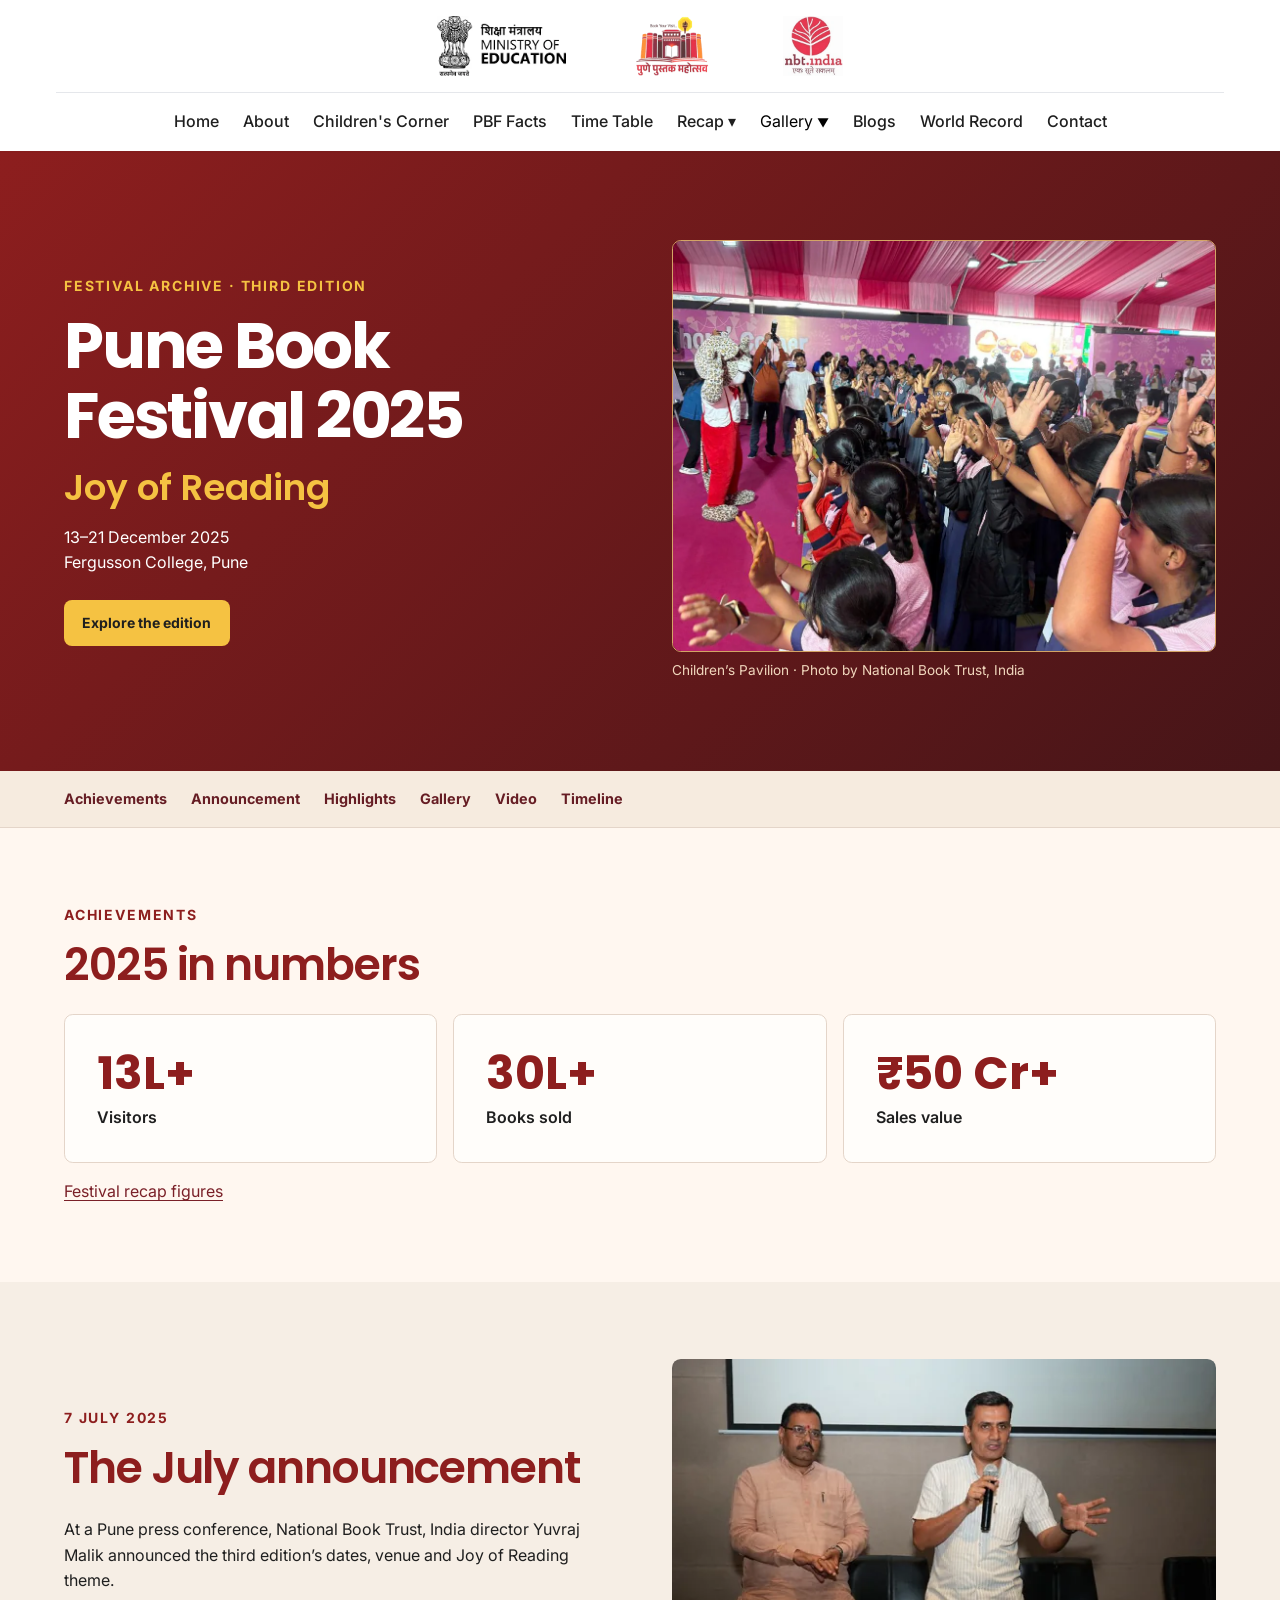
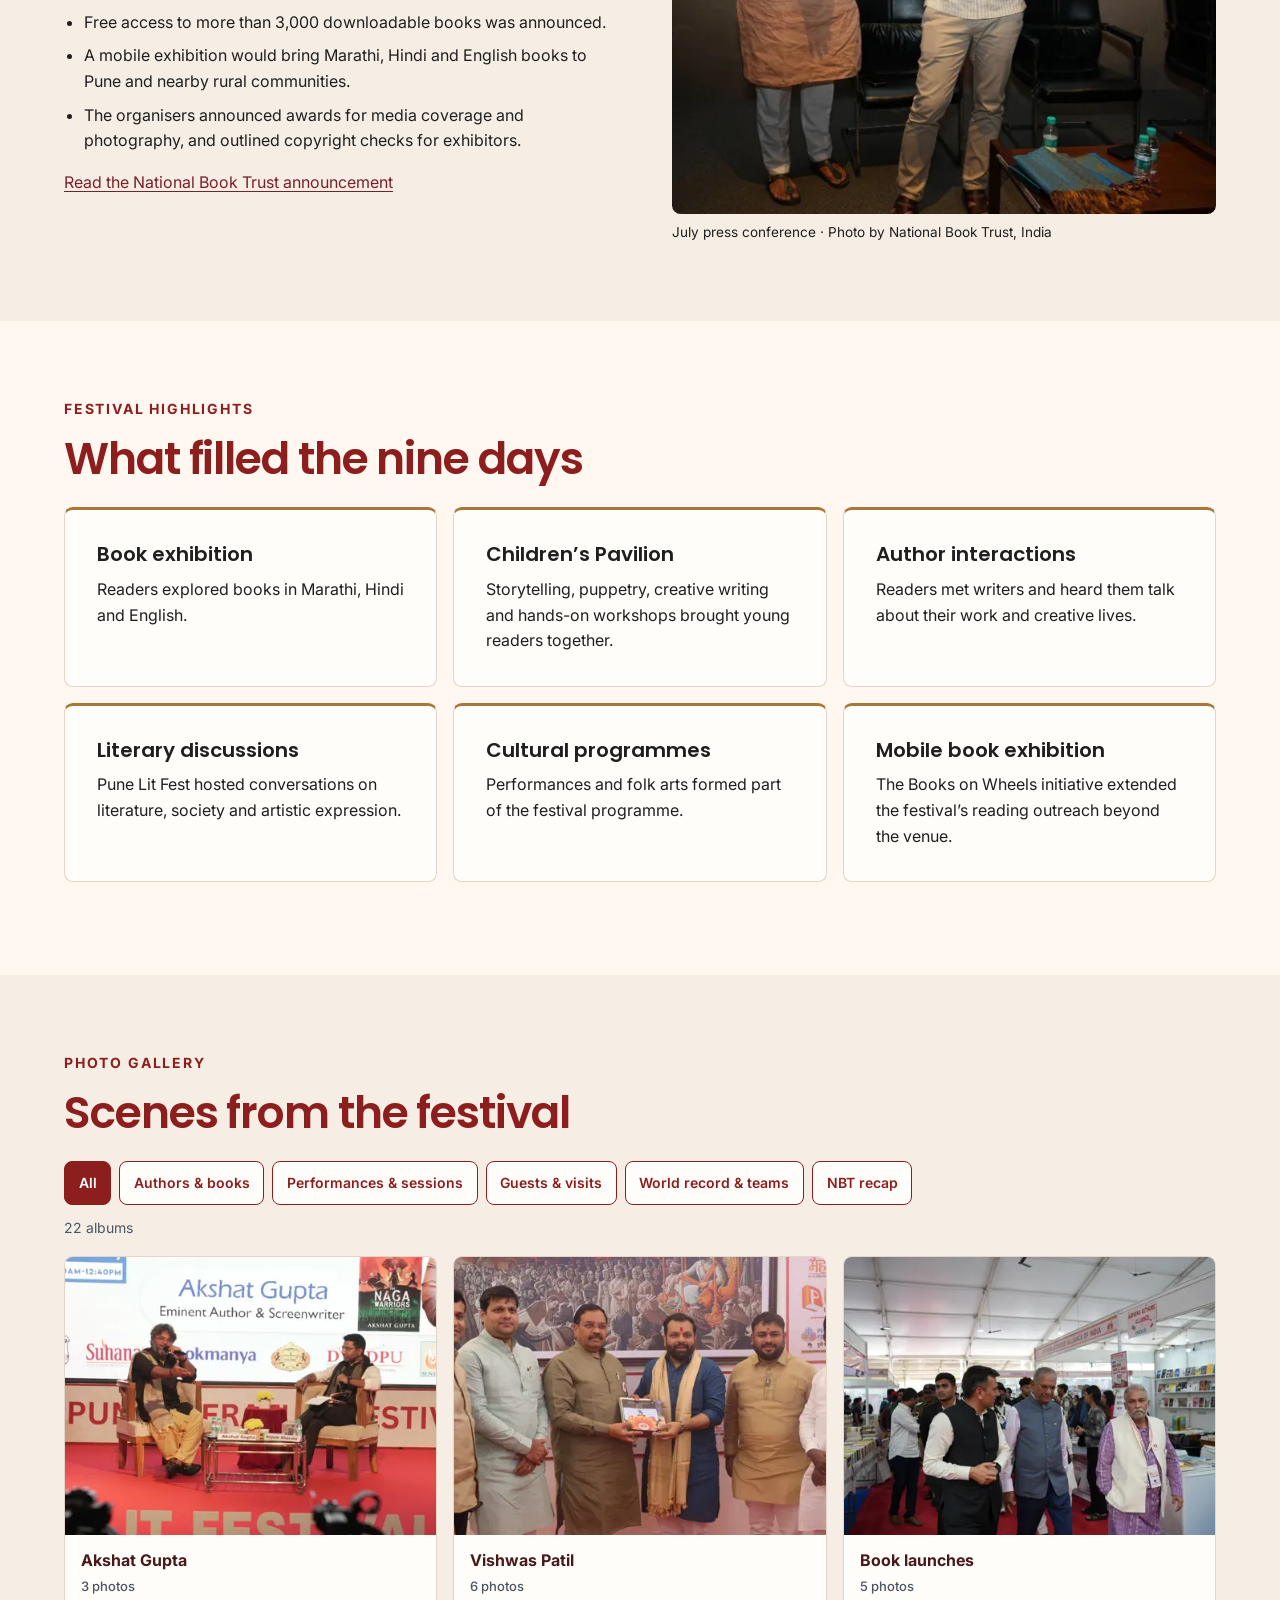
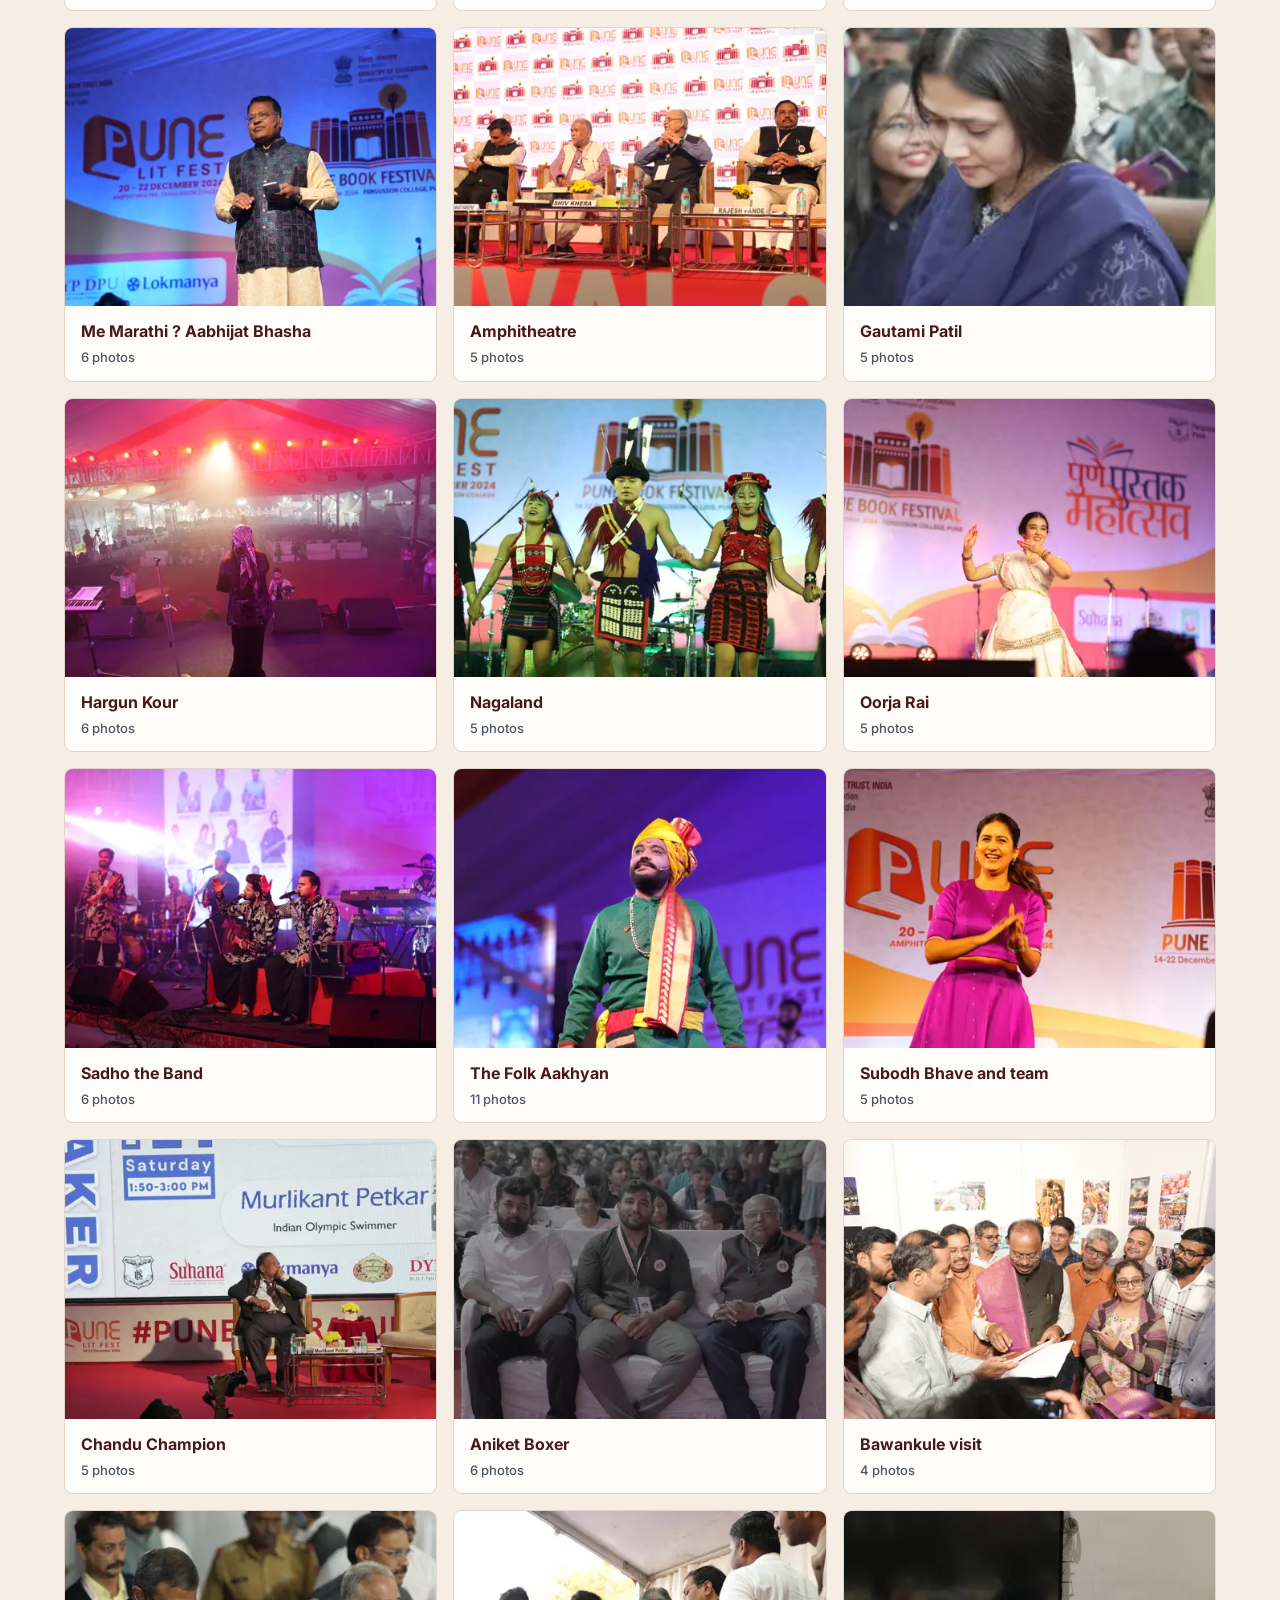
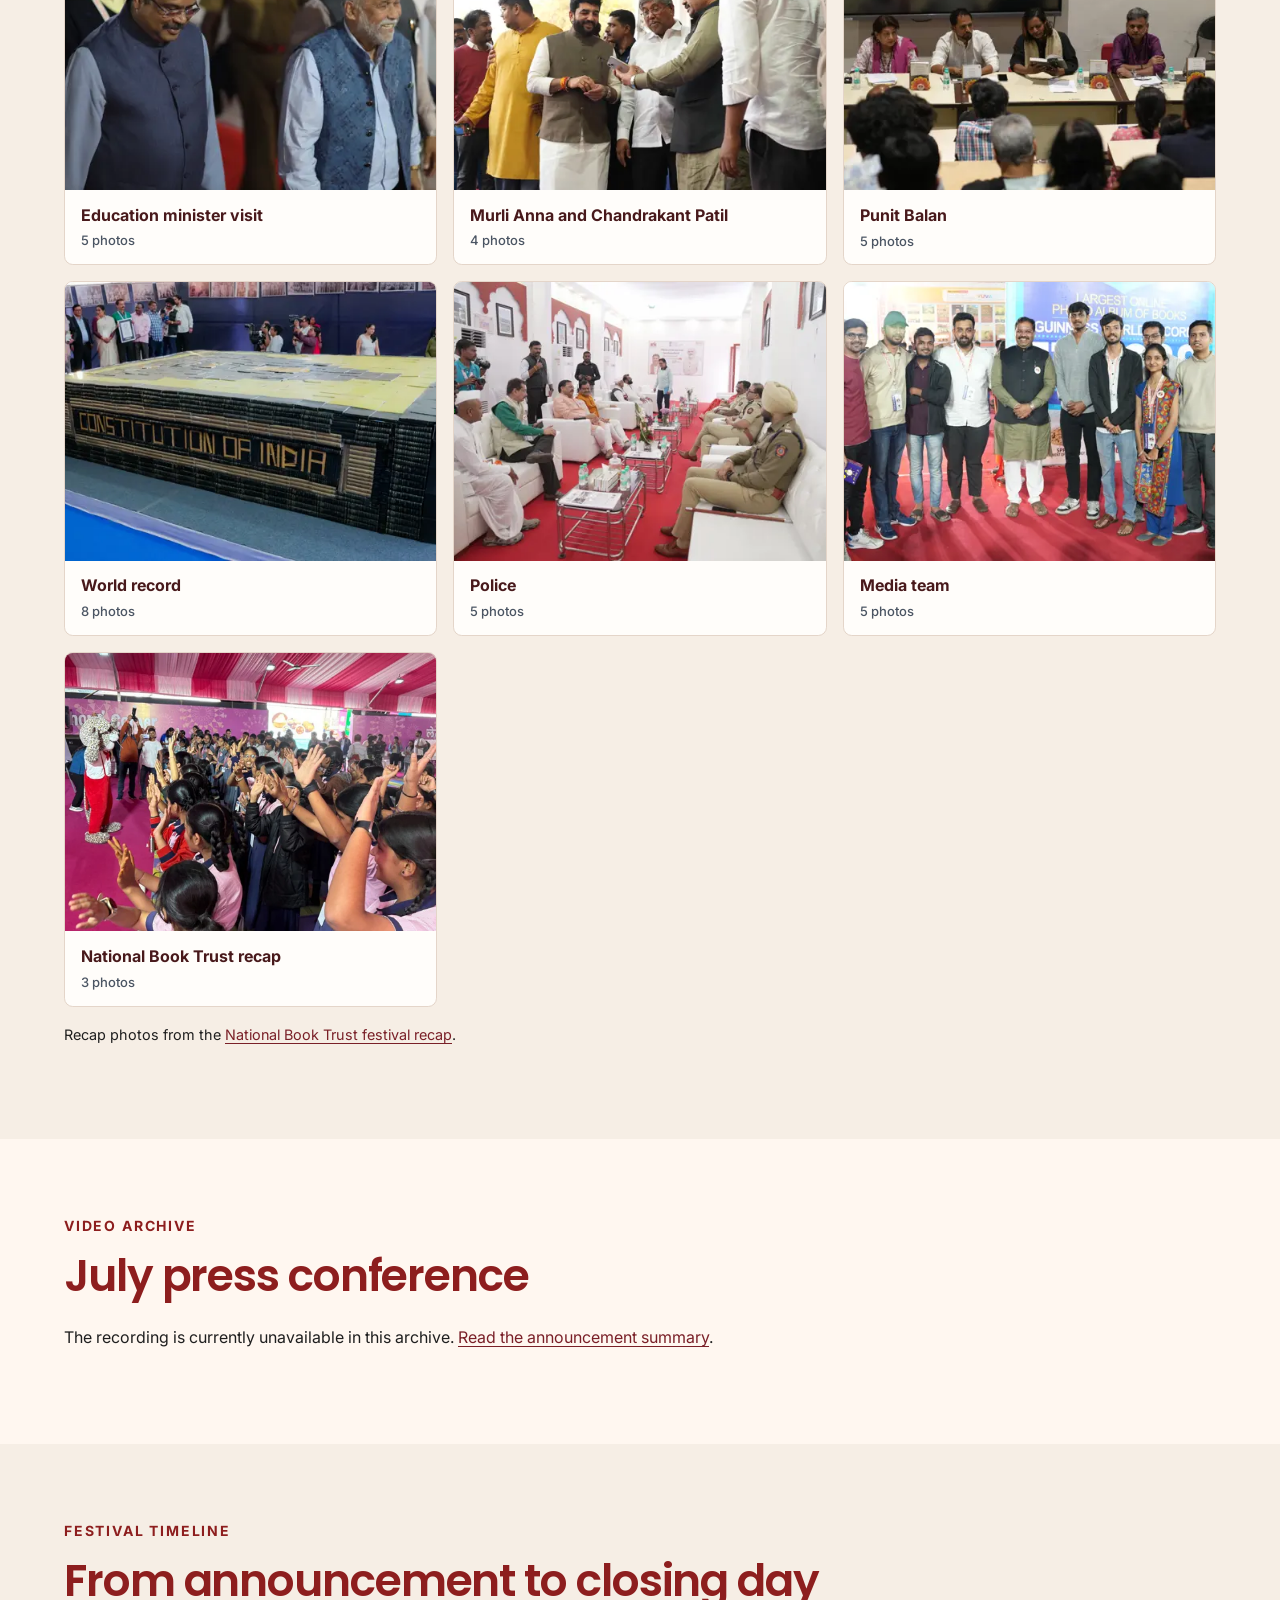
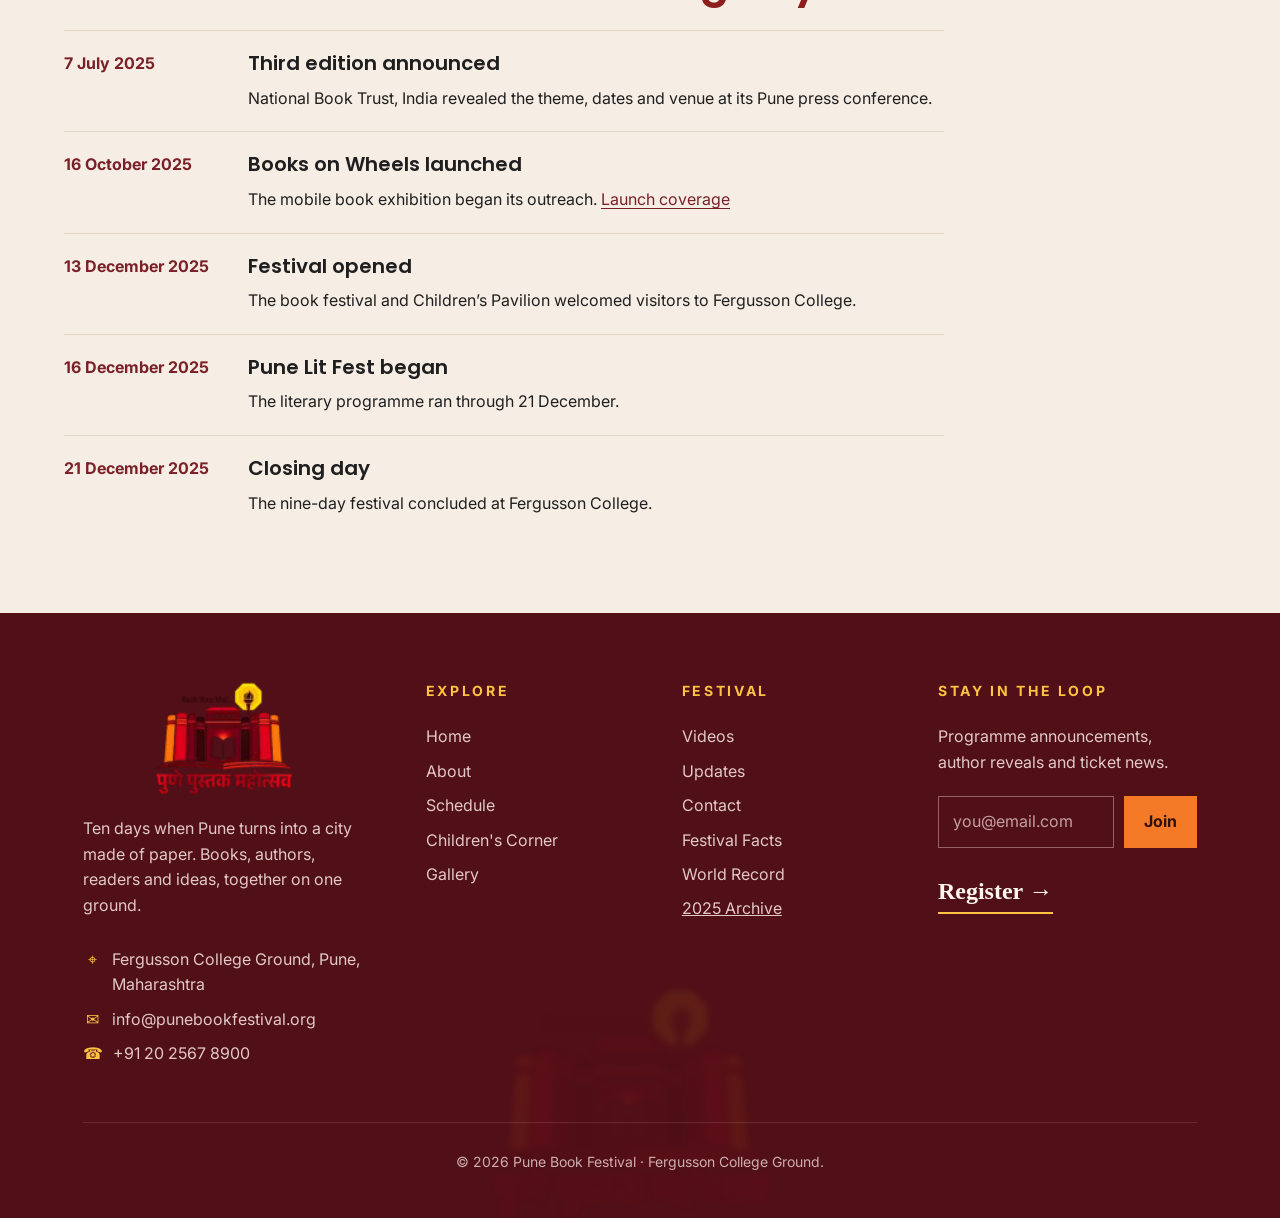
==== commit 654c7edc: "Add filterable photo albums to the 2025 archive" ====
--- a/2025/index.html
+++ b/2025/index.html
@@ -3,15 +3,15 @@
 <head>
     <meta charset="utf-8">
     <meta name="viewport" content="width=device-width, initial-scale=1">
-    <title>Pune Book Festival 2025 ? Joy of Reading</title>
-    <meta name="description" content="Revisit Pune Book Festival 2025 at Fergusson College, Pune. Explore the Joy of Reading edition?s results, July announcement, festival highlights and photos.">
+    <title>Pune Book Festival 2025 – Joy of Reading</title>
+    <meta name="description" content="Revisit Pune Book Festival 2025 at Fergusson College, Pune. Explore the Joy of Reading edition’s results, July announcement, festival highlights and photos.">
     <link rel="canonical" href="https://punebookfestival.org/2025">
     <meta property="og:type" content="website">
-    <meta property="og:title" content="Pune Book Festival 2025 ? Joy of Reading">
-    <meta property="og:description" content="Revisit the 13?21 December 2025 edition at Fergusson College, Pune, through festival figures, announcements, highlights and photos.">
+    <meta property="og:title" content="Pune Book Festival 2025 – Joy of Reading">
+    <meta property="og:description" content="Revisit the 13–21 December 2025 edition at Fergusson College, Pune, through festival figures, announcements, highlights and photos.">
     <meta property="og:url" content="https://punebookfestival.org/2025">
     <meta property="og:image" content="https://punebookfestival.org/assets/archive-2025/childrens-pavilion-1200.webp">
-    <meta property="og:image:alt" content="Children raising their hands during a Children?s Pavilion session">
+    <meta property="og:image:alt" content="Children raising their hands during a Children’s Pavilion session">
     <meta name="twitter:card" content="summary_large_image">
     <link rel="icon" href="/assets/favicon.png" type="image/png">
     <link rel="stylesheet" href="/assets/css/style.css?v=footer-watermark">
@@ -20,8 +20,8 @@
     {
         "@context": "https://schema.org",
         "@type": "Event",
-        "name": "Pune Book Festival 2025 ? Joy of Reading",
-        "description": "The third Pune Book Festival brought together book exhibitions, author interactions, literary discussions, children?s activities and cultural programmes.",
+        "name": "Pune Book Festival 2025 – Joy of Reading",
+        "description": "The third Pune Book Festival brought together book exhibitions, author interactions, literary discussions, children’s activities and cultural programmes.",
         "url": "https://punebookfestival.org/2025",
         "startDate": "2025-12-13",
         "endDate": "2025-12-21",
@@ -101,15 +101,15 @@
         <section class="archive-hero">
             <div class="archive-shell archive-hero-grid">
                 <div>
-                    <p class="archive-kicker">Festival archive ? Third edition</p>
+                    <p class="archive-kicker">Festival archive · Third edition</p>
                     <h1>Pune Book<br>Festival 2025</h1>
                     <p class="archive-theme">Joy of Reading</p>
-                    <p class="archive-details"><time datetime="2025-12-13">13</time>?<time datetime="2025-12-21">21 December 2025</time><span>Fergusson College, Pune</span></p>
+                    <p class="archive-details"><time datetime="2025-12-13">13</time>–<time datetime="2025-12-21">21 December 2025</time><span>Fergusson College, Pune</span></p>
                     <a class="btn archive-button" href="#highlights">Explore the edition</a>
                 </div>
                 <figure class="archive-cover">
-                    <img src="/assets/archive-2025/childrens-pavilion-1200.webp" srcset="/assets/archive-2025/childrens-pavilion-560.webp 560w, /assets/archive-2025/childrens-pavilion-1200.webp 1107w" sizes="(max-width: 720px) 90vw, 50vw" width="1107" height="837" alt="Children raising their hands at the Children?s Pavilion" fetchpriority="high">
-                    <figcaption>Children?s Pavilion ? Photo by National Book Trust, India</figcaption>
+                    <img src="/assets/archive-2025/childrens-pavilion-1200.webp" srcset="/assets/archive-2025/childrens-pavilion-560.webp 560w, /assets/archive-2025/childrens-pavilion-1200.webp 1107w" sizes="(max-width: 720px) 90vw, 50vw" width="1107" height="837" alt="Children raising their hands at the Children’s Pavilion" fetchpriority="high">
+                    <figcaption>Children’s Pavilion · Photo by National Book Trust, India</figcaption>
                 </figure>
             </div>
         </section>
@@ -137,7 +137,7 @@
                 <div>
                     <p class="archive-kicker"><time datetime="2025-07-07">7 July 2025</time></p>
                     <h2>The July announcement</h2>
-                    <p>At a Pune press conference, National Book Trust, India director Yuvraj Malik announced the third edition?s dates, venue and Joy of Reading theme.</p>
+                    <p>At a Pune press conference, National Book Trust, India director Yuvraj Malik announced the third edition’s dates, venue and Joy of Reading theme.</p>
                     <ul class="archive-announcements">
                         <li>Free access to more than 3,000 downloadable books was announced.</li>
                         <li>A mobile exhibition would bring Marathi, Hindi and English books to Pune and nearby rural communities.</li>
@@ -147,7 +147,7 @@
                 </div>
                 <figure class="archive-editorial-photo">
                     <img src="/assets/archive-2025/announcement-560.webp" srcset="/assets/archive-2025/announcement-560.webp 560w, /assets/archive-2025/announcement-1200.webp 940w" sizes="(max-width: 720px) 90vw, 42vw" width="560" height="469" loading="lazy" alt="A speaker with a microphone during the festival announcement">
-                    <figcaption>July press conference ? Photo by National Book Trust, India</figcaption>
+                    <figcaption>July press conference · Photo by National Book Trust, India</figcaption>
                 </figure>
             </div>
         </section>
@@ -157,11 +157,11 @@
             <h2>What filled the nine days</h2>
             <div class="archive-highlights">
                 <article><h3>Book exhibition</h3><p>Readers explored books in Marathi, Hindi and English.</p></article>
-                <article><h3>Children?s Pavilion</h3><p>Storytelling, puppetry, creative writing and hands-on workshops brought young readers together.</p></article>
+                <article><h3>Children’s Pavilion</h3><p>Storytelling, puppetry, creative writing and hands-on workshops brought young readers together.</p></article>
                 <article><h3>Author interactions</h3><p>Readers met writers and heard them talk about their work and creative lives.</p></article>
                 <article><h3>Literary discussions</h3><p>Pune Lit Fest hosted conversations on literature, society and artistic expression.</p></article>
                 <article><h3>Cultural programmes</h3><p>Performances and folk arts formed part of the festival programme.</p></article>
-                <article><h3>Mobile book exhibition</h3><p>The Books on Wheels initiative extended the festival?s reading outreach beyond the venue.</p></article>
+                <article><h3>Mobile book exhibition</h3><p>The Books on Wheels initiative extended the festival’s reading outreach beyond the venue.</p></article>
             </div>
         </section>
 
@@ -169,12 +169,268 @@
             <div class="archive-section archive-shell">
                 <p class="archive-kicker">Photo gallery</p>
                 <h2>Scenes from the festival</h2>
-                <div class="archive-gallery">
-                    <a href="/assets/archive-2025/childrens-pavilion-1200.webp"><img src="/assets/archive-2025/childrens-pavilion-560.webp" width="560" height="423" loading="lazy" decoding="async" alt="A tent full of children raising their hands during a pavilion session"><span>Children?s Pavilion</span></a>
-                    <a href="/assets/archive-2025/book-launch-1200.webp"><img src="/assets/archive-2025/book-launch-560.webp" width="560" height="364" loading="lazy" decoding="async" alt="Guests onstage holding copies of a book at the festival"><span>On the festival stage</span></a>
-                    <a href="/assets/archive-2025/lit-fest-1200.webp"><img src="/assets/archive-2025/lit-fest-560.webp" width="560" height="452" loading="lazy" decoding="async" alt="Guests gathered onstage beneath the Pune Lit Fest banner"><span>Pune Lit Fest</span></a>
+                <div class="archive-gallery-filters" role="group" aria-label="Filter photos by category" hidden>
+                    <button type="button" data-gallery-filter="all" aria-pressed="true" aria-controls="archive-photo-grid">All</button>
+                    <button type="button" data-gallery-filter="authors" aria-pressed="false" aria-controls="archive-photo-grid">Authors &amp; books</button>
+                    <button type="button" data-gallery-filter="performances" aria-pressed="false" aria-controls="archive-photo-grid">Performances &amp; sessions</button>
+                    <button type="button" data-gallery-filter="guests" aria-pressed="false" aria-controls="archive-photo-grid">Guests &amp; visits</button>
+                    <button type="button" data-gallery-filter="festival-teams" aria-pressed="false" aria-controls="archive-photo-grid">World record &amp; teams</button>
+                    <button type="button" data-gallery-filter="nbt-recap" aria-pressed="false" aria-controls="archive-photo-grid">NBT recap</button>
                 </div>
-                <p class="archive-credit">Photos from the <a class="archive-text-link" href="https://www.nbtindia.gov.in/writereaddata/attachment/wednesday-april-8-20263-36-19-pmnewsletter-january-2026.pdf">National Book Trust festival recap</a>.</p>
+                <p class="archive-gallery-count" role="status" hidden></p>
+                <div class="archive-gallery" id="archive-photo-grid">
+                    <a data-category="authors" data-album="album-akshat-gupta" href="/assets/archive-2025/gallery/akshat-gupta/01.webp">
+                        <img src="/assets/archive-2025/gallery/akshat-gupta/01-thumb.webp" width="520" height="347" loading="lazy" decoding="async" alt="">
+                        <span>Akshat Gupta<small>3 photos</small></span>
+                    </a>
+                    <a data-category="authors" data-album="album-vishwas-patil" href="/assets/archive-2025/gallery/vishwas-patil/01.webp">
+                        <img src="/assets/archive-2025/gallery/vishwas-patil/01-thumb.webp" width="520" height="347" loading="lazy" decoding="async" alt="">
+                        <span>Vishwas Patil<small>6 photos</small></span>
+                    </a>
+                    <a data-category="authors" data-album="album-book-launches" href="/assets/archive-2025/gallery/book-launches/01.webp">
+                        <img src="/assets/archive-2025/gallery/book-launches/01-thumb.webp" width="520" height="347" loading="lazy" decoding="async" alt="">
+                        <span>Book launches<small>5 photos</small></span>
+                    </a>
+                    <a data-category="authors" data-album="album-me-marathi" href="/assets/archive-2025/gallery/me-marathi/01.webp">
+                        <img src="/assets/archive-2025/gallery/me-marathi/01-thumb.webp" width="520" height="347" loading="lazy" decoding="async" alt="">
+                        <span>Me Marathi ? Aabhijat Bhasha<small>6 photos</small></span>
+                    </a>
+                    <a data-category="performances" data-album="album-amphitheatre" href="/assets/archive-2025/gallery/amphitheatre/01.webp">
+                        <img src="/assets/archive-2025/gallery/amphitheatre/01-thumb.webp" width="520" height="347" loading="lazy" decoding="async" alt="">
+                        <span>Amphitheatre<small>5 photos</small></span>
+                    </a>
+                    <a data-category="performances" data-album="album-gautami-patil" href="/assets/archive-2025/gallery/gautami-patil/01.webp">
+                        <img src="/assets/archive-2025/gallery/gautami-patil/01-thumb.webp" width="260" height="390" loading="lazy" decoding="async" alt="">
+                        <span>Gautami Patil<small>5 photos</small></span>
+                    </a>
+                    <a data-category="performances" data-album="album-hargun-kour" href="/assets/archive-2025/gallery/hargun-kour/01.webp">
+                        <img src="/assets/archive-2025/gallery/hargun-kour/01-thumb.webp" width="520" height="347" loading="lazy" decoding="async" alt="">
+                        <span>Hargun Kour<small>6 photos</small></span>
+                    </a>
+                    <a data-category="performances" data-album="album-nagaland" href="/assets/archive-2025/gallery/nagaland/01.webp">
+                        <img src="/assets/archive-2025/gallery/nagaland/01-thumb.webp" width="520" height="347" loading="lazy" decoding="async" alt="">
+                        <span>Nagaland<small>5 photos</small></span>
+                    </a>
+                    <a data-category="performances" data-album="album-oorja-rai" href="/assets/archive-2025/gallery/oorja-rai/01.webp">
+                        <img src="/assets/archive-2025/gallery/oorja-rai/01-thumb.webp" width="520" height="347" loading="lazy" decoding="async" alt="">
+                        <span>Oorja Rai<small>5 photos</small></span>
+                    </a>
+                    <a data-category="performances" data-album="album-sadho-the-band" href="/assets/archive-2025/gallery/sadho-the-band/01.webp">
+                        <img src="/assets/archive-2025/gallery/sadho-the-band/01-thumb.webp" width="520" height="347" loading="lazy" decoding="async" alt="">
+                        <span>Sadho the Band<small>6 photos</small></span>
+                    </a>
+                    <a data-category="performances" data-album="album-the-folk-aakhyan" href="/assets/archive-2025/gallery/the-folk-aakhyan/01.webp">
+                        <img src="/assets/archive-2025/gallery/the-folk-aakhyan/01-thumb.webp" width="520" height="347" loading="lazy" decoding="async" alt="">
+                        <span>The Folk Aakhyan<small>11 photos</small></span>
+                    </a>
+                    <a data-category="performances" data-album="album-subodh-bhave" href="/assets/archive-2025/gallery/subodh-bhave/01.webp">
+                        <img src="/assets/archive-2025/gallery/subodh-bhave/01-thumb.webp" width="520" height="347" loading="lazy" decoding="async" alt="">
+                        <span>Subodh Bhave and team<small>5 photos</small></span>
+                    </a>
+                    <a data-category="performances" data-album="album-chandu-champion" href="/assets/archive-2025/gallery/chandu-champion/01.webp">
+                        <img src="/assets/archive-2025/gallery/chandu-champion/01-thumb.webp" width="520" height="347" loading="lazy" decoding="async" alt="">
+                        <span>Chandu Champion<small>5 photos</small></span>
+                    </a>
+                    <a data-category="performances" data-album="album-aniket-boxer" href="/assets/archive-2025/gallery/aniket-boxer/01.webp">
+                        <img src="/assets/archive-2025/gallery/aniket-boxer/01-thumb.webp" width="520" height="347" loading="lazy" decoding="async" alt="">
+                        <span>Aniket Boxer<small>6 photos</small></span>
+                    </a>
+                    <a data-category="guests" data-album="album-bawankule" href="/assets/archive-2025/gallery/bawankule/01.webp">
+                        <img src="/assets/archive-2025/gallery/bawankule/01-thumb.webp" width="520" height="347" loading="lazy" decoding="async" alt="">
+                        <span>Bawankule visit<small>4 photos</small></span>
+                    </a>
+                    <a data-category="guests" data-album="album-education-minister" href="/assets/archive-2025/gallery/education-minister/01.webp">
+                        <img src="/assets/archive-2025/gallery/education-minister/01-thumb.webp" width="520" height="347" loading="lazy" decoding="async" alt="">
+                        <span>Education minister visit<small>5 photos</small></span>
+                    </a>
+                    <a data-category="guests" data-album="album-murli-and-chandrakant-patil" href="/assets/archive-2025/gallery/murli-and-chandrakant-patil/01.webp">
+                        <img src="/assets/archive-2025/gallery/murli-and-chandrakant-patil/01-thumb.webp" width="520" height="347" loading="lazy" decoding="async" alt="">
+                        <span>Murli Anna and Chandrakant Patil<small>4 photos</small></span>
+                    </a>
+                    <a data-category="guests" data-album="album-punit-balan" href="/assets/archive-2025/gallery/punit-balan/01.webp">
+                        <img src="/assets/archive-2025/gallery/punit-balan/01-thumb.webp" width="520" height="347" loading="lazy" decoding="async" alt="">
+                        <span>Punit Balan<small>5 photos</small></span>
+                    </a>
+                    <a data-category="festival-teams" data-album="album-world-record" href="/assets/archive-2025/gallery/world-record/01.webp">
+                        <img src="/assets/archive-2025/gallery/world-record/01-thumb.webp" width="520" height="347" loading="lazy" decoding="async" alt="">
+                        <span>World record<small>8 photos</small></span>
+                    </a>
+                    <a data-category="festival-teams" data-album="album-police" href="/assets/archive-2025/gallery/police/01.webp">
+                        <img src="/assets/archive-2025/gallery/police/01-thumb.webp" width="520" height="347" loading="lazy" decoding="async" alt="">
+                        <span>Police<small>5 photos</small></span>
+                    </a>
+                    <a data-category="festival-teams" data-album="album-media-team" href="/assets/archive-2025/gallery/media-team/01.webp">
+                        <img src="/assets/archive-2025/gallery/media-team/01-thumb.webp" width="520" height="347" loading="lazy" decoding="async" alt="">
+                        <span>Media team<small>5 photos</small></span>
+                    </a>
+                    <a data-category="nbt-recap" data-album="album-nbt-recap" href="/assets/archive-2025/childrens-pavilion-1200.webp">
+                        <img src="/assets/archive-2025/childrens-pavilion-560.webp" width="560" height="423" loading="lazy" decoding="async" alt="">
+                        <span>National Book Trust recap<small>3 photos</small></span>
+                    </a>
+                </div>
+                <template id="album-akshat-gupta">
+                    <button type="button" data-full="/assets/archive-2025/gallery/akshat-gupta/01.webp" data-caption="Akshat Gupta, photo 1" aria-label="Akshat Gupta, photo 1"><img src="/assets/archive-2025/gallery/akshat-gupta/01-thumb.webp" width="520" height="347" loading="lazy" decoding="async" alt="Akshat Gupta, photo 1"></button>
+                    <button type="button" data-full="/assets/archive-2025/gallery/akshat-gupta/02.webp" data-caption="Akshat Gupta, photo 2" aria-label="Akshat Gupta, photo 2"><img src="/assets/archive-2025/gallery/akshat-gupta/02-thumb.webp" width="520" height="347" loading="lazy" decoding="async" alt="Akshat Gupta, photo 2"></button>
+                    <button type="button" data-full="/assets/archive-2025/gallery/akshat-gupta/03.webp" data-caption="Akshat Gupta, photo 3" aria-label="Akshat Gupta, photo 3"><img src="/assets/archive-2025/gallery/akshat-gupta/03-thumb.webp" width="520" height="347" loading="lazy" decoding="async" alt="Akshat Gupta, photo 3"></button>
+                </template>
+                <template id="album-vishwas-patil">
+                    <button type="button" data-full="/assets/archive-2025/gallery/vishwas-patil/01.webp" data-caption="Vishwas Patil, photo 1" aria-label="Vishwas Patil, photo 1"><img src="/assets/archive-2025/gallery/vishwas-patil/01-thumb.webp" width="520" height="347" loading="lazy" decoding="async" alt="Vishwas Patil, photo 1"></button>
+                    <button type="button" data-full="/assets/archive-2025/gallery/vishwas-patil/02.webp" data-caption="Vishwas Patil, photo 2" aria-label="Vishwas Patil, photo 2"><img src="/assets/archive-2025/gallery/vishwas-patil/02-thumb.webp" width="520" height="347" loading="lazy" decoding="async" alt="Vishwas Patil, photo 2"></button>
+                    <button type="button" data-full="/assets/archive-2025/gallery/vishwas-patil/03.webp" data-caption="Vishwas Patil, photo 3" aria-label="Vishwas Patil, photo 3"><img src="/assets/archive-2025/gallery/vishwas-patil/03-thumb.webp" width="520" height="347" loading="lazy" decoding="async" alt="Vishwas Patil, photo 3"></button>
+                    <button type="button" data-full="/assets/archive-2025/gallery/vishwas-patil/04.webp" data-caption="Vishwas Patil, photo 4" aria-label="Vishwas Patil, photo 4"><img src="/assets/archive-2025/gallery/vishwas-patil/04-thumb.webp" width="520" height="347" loading="lazy" decoding="async" alt="Vishwas Patil, photo 4"></button>
+                    <button type="button" data-full="/assets/archive-2025/gallery/vishwas-patil/05.webp" data-caption="Vishwas Patil, photo 5" aria-label="Vishwas Patil, photo 5"><img src="/assets/archive-2025/gallery/vishwas-patil/05-thumb.webp" width="520" height="347" loading="lazy" decoding="async" alt="Vishwas Patil, photo 5"></button>
+                    <button type="button" data-full="/assets/archive-2025/gallery/vishwas-patil/06.webp" data-caption="Vishwas Patil, photo 6" aria-label="Vishwas Patil, photo 6"><img src="/assets/archive-2025/gallery/vishwas-patil/06-thumb.webp" width="520" height="347" loading="lazy" decoding="async" alt="Vishwas Patil, photo 6"></button>
+                </template>
+                <template id="album-book-launches">
+                    <button type="button" data-full="/assets/archive-2025/gallery/book-launches/01.webp" data-caption="Book launches, photo 1" aria-label="Book launches, photo 1"><img src="/assets/archive-2025/gallery/book-launches/01-thumb.webp" width="520" height="347" loading="lazy" decoding="async" alt="Book launches, photo 1"></button>
+                    <button type="button" data-full="/assets/archive-2025/gallery/book-launches/02.webp" data-caption="Book launches, photo 2" aria-label="Book launches, photo 2"><img src="/assets/archive-2025/gallery/book-launches/02-thumb.webp" width="520" height="347" loading="lazy" decoding="async" alt="Book launches, photo 2"></button>
+                    <button type="button" data-full="/assets/archive-2025/gallery/book-launches/03.webp" data-caption="Book launches, photo 3" aria-label="Book launches, photo 3"><img src="/assets/archive-2025/gallery/book-launches/03-thumb.webp" width="520" height="347" loading="lazy" decoding="async" alt="Book launches, photo 3"></button>
+                    <button type="button" data-full="/assets/archive-2025/gallery/book-launches/04.webp" data-caption="Book launches, photo 4" aria-label="Book launches, photo 4"><img src="/assets/archive-2025/gallery/book-launches/04-thumb.webp" width="520" height="347" loading="lazy" decoding="async" alt="Book launches, photo 4"></button>
+                    <button type="button" data-full="/assets/archive-2025/gallery/book-launches/05.webp" data-caption="Book launches, photo 5" aria-label="Book launches, photo 5"><img src="/assets/archive-2025/gallery/book-launches/05-thumb.webp" width="520" height="347" loading="lazy" decoding="async" alt="Book launches, photo 5"></button>
+                </template>
+                <template id="album-me-marathi">
+                    <button type="button" data-full="/assets/archive-2025/gallery/me-marathi/01.webp" data-caption="Me Marathi ? Aabhijat Bhasha, photo 1" aria-label="Me Marathi ? Aabhijat Bhasha, photo 1"><img src="/assets/archive-2025/gallery/me-marathi/01-thumb.webp" width="520" height="347" loading="lazy" decoding="async" alt="Me Marathi ? Aabhijat Bhasha, photo 1"></button>
+                    <button type="button" data-full="/assets/archive-2025/gallery/me-marathi/02.webp" data-caption="Me Marathi ? Aabhijat Bhasha, photo 2" aria-label="Me Marathi ? Aabhijat Bhasha, photo 2"><img src="/assets/archive-2025/gallery/me-marathi/02-thumb.webp" width="520" height="347" loading="lazy" decoding="async" alt="Me Marathi ? Aabhijat Bhasha, photo 2"></button>
+                    <button type="button" data-full="/assets/archive-2025/gallery/me-marathi/03.webp" data-caption="Me Marathi ? Aabhijat Bhasha, photo 3" aria-label="Me Marathi ? Aabhijat Bhasha, photo 3"><img src="/assets/archive-2025/gallery/me-marathi/03-thumb.webp" width="520" height="347" loading="lazy" decoding="async" alt="Me Marathi ? Aabhijat Bhasha, photo 3"></button>
+                    <button type="button" data-full="/assets/archive-2025/gallery/me-marathi/04.webp" data-caption="Me Marathi ? Aabhijat Bhasha, photo 4" aria-label="Me Marathi ? Aabhijat Bhasha, photo 4"><img src="/assets/archive-2025/gallery/me-marathi/04-thumb.webp" width="520" height="347" loading="lazy" decoding="async" alt="Me Marathi ? Aabhijat Bhasha, photo 4"></button>
+                    <button type="button" data-full="/assets/archive-2025/gallery/me-marathi/05.webp" data-caption="Me Marathi ? Aabhijat Bhasha, photo 5" aria-label="Me Marathi ? Aabhijat Bhasha, photo 5"><img src="/assets/archive-2025/gallery/me-marathi/05-thumb.webp" width="520" height="347" loading="lazy" decoding="async" alt="Me Marathi ? Aabhijat Bhasha, photo 5"></button>
+                    <button type="button" data-full="/assets/archive-2025/gallery/me-marathi/06.webp" data-caption="Me Marathi ? Aabhijat Bhasha, photo 6" aria-label="Me Marathi ? Aabhijat Bhasha, photo 6"><img src="/assets/archive-2025/gallery/me-marathi/06-thumb.webp" width="520" height="347" loading="lazy" decoding="async" alt="Me Marathi ? Aabhijat Bhasha, photo 6"></button>
+                </template>
+                <template id="album-amphitheatre">
+                    <button type="button" data-full="/assets/archive-2025/gallery/amphitheatre/01.webp" data-caption="Amphitheatre, photo 1" aria-label="Amphitheatre, photo 1"><img src="/assets/archive-2025/gallery/amphitheatre/01-thumb.webp" width="520" height="347" loading="lazy" decoding="async" alt="Amphitheatre, photo 1"></button>
+                    <button type="button" data-full="/assets/archive-2025/gallery/amphitheatre/02.webp" data-caption="Amphitheatre, photo 2" aria-label="Amphitheatre, photo 2"><img src="/assets/archive-2025/gallery/amphitheatre/02-thumb.webp" width="520" height="347" loading="lazy" decoding="async" alt="Amphitheatre, photo 2"></button>
+                    <button type="button" data-full="/assets/archive-2025/gallery/amphitheatre/03.webp" data-caption="Amphitheatre, photo 3" aria-label="Amphitheatre, photo 3"><img src="/assets/archive-2025/gallery/amphitheatre/03-thumb.webp" width="520" height="347" loading="lazy" decoding="async" alt="Amphitheatre, photo 3"></button>
+                    <button type="button" data-full="/assets/archive-2025/gallery/amphitheatre/04.webp" data-caption="Amphitheatre, photo 4" aria-label="Amphitheatre, photo 4"><img src="/assets/archive-2025/gallery/amphitheatre/04-thumb.webp" width="520" height="347" loading="lazy" decoding="async" alt="Amphitheatre, photo 4"></button>
+                    <button type="button" data-full="/assets/archive-2025/gallery/amphitheatre/05.webp" data-caption="Amphitheatre, photo 5" aria-label="Amphitheatre, photo 5"><img src="/assets/archive-2025/gallery/amphitheatre/05-thumb.webp" width="520" height="347" loading="lazy" decoding="async" alt="Amphitheatre, photo 5"></button>
+                </template>
+                <template id="album-gautami-patil">
+                    <button type="button" data-full="/assets/archive-2025/gallery/gautami-patil/01.webp" data-caption="Gautami Patil, photo 1" aria-label="Gautami Patil, photo 1"><img src="/assets/archive-2025/gallery/gautami-patil/01-thumb.webp" width="260" height="390" loading="lazy" decoding="async" alt="Gautami Patil, photo 1"></button>
+                    <button type="button" data-full="/assets/archive-2025/gallery/gautami-patil/02.webp" data-caption="Gautami Patil, photo 2" aria-label="Gautami Patil, photo 2"><img src="/assets/archive-2025/gallery/gautami-patil/02-thumb.webp" width="520" height="347" loading="lazy" decoding="async" alt="Gautami Patil, photo 2"></button>
+                    <button type="button" data-full="/assets/archive-2025/gallery/gautami-patil/03.webp" data-caption="Gautami Patil, photo 3" aria-label="Gautami Patil, photo 3"><img src="/assets/archive-2025/gallery/gautami-patil/03-thumb.webp" width="520" height="347" loading="lazy" decoding="async" alt="Gautami Patil, photo 3"></button>
+                    <button type="button" data-full="/assets/archive-2025/gallery/gautami-patil/04.webp" data-caption="Gautami Patil, photo 4" aria-label="Gautami Patil, photo 4"><img src="/assets/archive-2025/gallery/gautami-patil/04-thumb.webp" width="520" height="347" loading="lazy" decoding="async" alt="Gautami Patil, photo 4"></button>
+                    <button type="button" data-full="/assets/archive-2025/gallery/gautami-patil/05.webp" data-caption="Gautami Patil, photo 5" aria-label="Gautami Patil, photo 5"><img src="/assets/archive-2025/gallery/gautami-patil/05-thumb.webp" width="520" height="347" loading="lazy" decoding="async" alt="Gautami Patil, photo 5"></button>
+                </template>
+                <template id="album-hargun-kour">
+                    <button type="button" data-full="/assets/archive-2025/gallery/hargun-kour/01.webp" data-caption="Hargun Kour, photo 1" aria-label="Hargun Kour, photo 1"><img src="/assets/archive-2025/gallery/hargun-kour/01-thumb.webp" width="520" height="347" loading="lazy" decoding="async" alt="Hargun Kour, photo 1"></button>
+                    <button type="button" data-full="/assets/archive-2025/gallery/hargun-kour/02.webp" data-caption="Hargun Kour, photo 2" aria-label="Hargun Kour, photo 2"><img src="/assets/archive-2025/gallery/hargun-kour/02-thumb.webp" width="520" height="347" loading="lazy" decoding="async" alt="Hargun Kour, photo 2"></button>
+                    <button type="button" data-full="/assets/archive-2025/gallery/hargun-kour/03.webp" data-caption="Hargun Kour, photo 3" aria-label="Hargun Kour, photo 3"><img src="/assets/archive-2025/gallery/hargun-kour/03-thumb.webp" width="260" height="390" loading="lazy" decoding="async" alt="Hargun Kour, photo 3"></button>
+                    <button type="button" data-full="/assets/archive-2025/gallery/hargun-kour/04.webp" data-caption="Hargun Kour, photo 4" aria-label="Hargun Kour, photo 4"><img src="/assets/archive-2025/gallery/hargun-kour/04-thumb.webp" width="520" height="347" loading="lazy" decoding="async" alt="Hargun Kour, photo 4"></button>
+                    <button type="button" data-full="/assets/archive-2025/gallery/hargun-kour/05.webp" data-caption="Hargun Kour, photo 5" aria-label="Hargun Kour, photo 5"><img src="/assets/archive-2025/gallery/hargun-kour/05-thumb.webp" width="520" height="347" loading="lazy" decoding="async" alt="Hargun Kour, photo 5"></button>
+                    <button type="button" data-full="/assets/archive-2025/gallery/hargun-kour/06.webp" data-caption="Hargun Kour, photo 6" aria-label="Hargun Kour, photo 6"><img src="/assets/archive-2025/gallery/hargun-kour/06-thumb.webp" width="520" height="347" loading="lazy" decoding="async" alt="Hargun Kour, photo 6"></button>
+                </template>
+                <template id="album-nagaland">
+                    <button type="button" data-full="/assets/archive-2025/gallery/nagaland/01.webp" data-caption="Nagaland, photo 1" aria-label="Nagaland, photo 1"><img src="/assets/archive-2025/gallery/nagaland/01-thumb.webp" width="520" height="347" loading="lazy" decoding="async" alt="Nagaland, photo 1"></button>
+                    <button type="button" data-full="/assets/archive-2025/gallery/nagaland/02.webp" data-caption="Nagaland, photo 2" aria-label="Nagaland, photo 2"><img src="/assets/archive-2025/gallery/nagaland/02-thumb.webp" width="520" height="347" loading="lazy" decoding="async" alt="Nagaland, photo 2"></button>
+                    <button type="button" data-full="/assets/archive-2025/gallery/nagaland/03.webp" data-caption="Nagaland, photo 3" aria-label="Nagaland, photo 3"><img src="/assets/archive-2025/gallery/nagaland/03-thumb.webp" width="520" height="347" loading="lazy" decoding="async" alt="Nagaland, photo 3"></button>
+                    <button type="button" data-full="/assets/archive-2025/gallery/nagaland/04.webp" data-caption="Nagaland, photo 4" aria-label="Nagaland, photo 4"><img src="/assets/archive-2025/gallery/nagaland/04-thumb.webp" width="520" height="347" loading="lazy" decoding="async" alt="Nagaland, photo 4"></button>
+                    <button type="button" data-full="/assets/archive-2025/gallery/nagaland/05.webp" data-caption="Nagaland, photo 5" aria-label="Nagaland, photo 5"><img src="/assets/archive-2025/gallery/nagaland/05-thumb.webp" width="520" height="347" loading="lazy" decoding="async" alt="Nagaland, photo 5"></button>
+                </template>
+                <template id="album-oorja-rai">
+                    <button type="button" data-full="/assets/archive-2025/gallery/oorja-rai/01.webp" data-caption="Oorja Rai, photo 1" aria-label="Oorja Rai, photo 1"><img src="/assets/archive-2025/gallery/oorja-rai/01-thumb.webp" width="520" height="347" loading="lazy" decoding="async" alt="Oorja Rai, photo 1"></button>
+                    <button type="button" data-full="/assets/archive-2025/gallery/oorja-rai/02.webp" data-caption="Oorja Rai, photo 2" aria-label="Oorja Rai, photo 2"><img src="/assets/archive-2025/gallery/oorja-rai/02-thumb.webp" width="520" height="347" loading="lazy" decoding="async" alt="Oorja Rai, photo 2"></button>
+                    <button type="button" data-full="/assets/archive-2025/gallery/oorja-rai/03.webp" data-caption="Oorja Rai, photo 3" aria-label="Oorja Rai, photo 3"><img src="/assets/archive-2025/gallery/oorja-rai/03-thumb.webp" width="520" height="347" loading="lazy" decoding="async" alt="Oorja Rai, photo 3"></button>
+                    <button type="button" data-full="/assets/archive-2025/gallery/oorja-rai/04.webp" data-caption="Oorja Rai, photo 4" aria-label="Oorja Rai, photo 4"><img src="/assets/archive-2025/gallery/oorja-rai/04-thumb.webp" width="520" height="347" loading="lazy" decoding="async" alt="Oorja Rai, photo 4"></button>
+                    <button type="button" data-full="/assets/archive-2025/gallery/oorja-rai/05.webp" data-caption="Oorja Rai, photo 5" aria-label="Oorja Rai, photo 5"><img src="/assets/archive-2025/gallery/oorja-rai/05-thumb.webp" width="520" height="347" loading="lazy" decoding="async" alt="Oorja Rai, photo 5"></button>
+                </template>
+                <template id="album-sadho-the-band">
+                    <button type="button" data-full="/assets/archive-2025/gallery/sadho-the-band/01.webp" data-caption="Sadho the Band, photo 1" aria-label="Sadho the Band, photo 1"><img src="/assets/archive-2025/gallery/sadho-the-band/01-thumb.webp" width="520" height="347" loading="lazy" decoding="async" alt="Sadho the Band, photo 1"></button>
+                    <button type="button" data-full="/assets/archive-2025/gallery/sadho-the-band/02.webp" data-caption="Sadho the Band, photo 2" aria-label="Sadho the Band, photo 2"><img src="/assets/archive-2025/gallery/sadho-the-band/02-thumb.webp" width="520" height="347" loading="lazy" decoding="async" alt="Sadho the Band, photo 2"></button>
+                    <button type="button" data-full="/assets/archive-2025/gallery/sadho-the-band/03.webp" data-caption="Sadho the Band, photo 3" aria-label="Sadho the Band, photo 3"><img src="/assets/archive-2025/gallery/sadho-the-band/03-thumb.webp" width="520" height="347" loading="lazy" decoding="async" alt="Sadho the Band, photo 3"></button>
+                    <button type="button" data-full="/assets/archive-2025/gallery/sadho-the-band/04.webp" data-caption="Sadho the Band, photo 4" aria-label="Sadho the Band, photo 4"><img src="/assets/archive-2025/gallery/sadho-the-band/04-thumb.webp" width="520" height="347" loading="lazy" decoding="async" alt="Sadho the Band, photo 4"></button>
+                    <button type="button" data-full="/assets/archive-2025/gallery/sadho-the-band/05.webp" data-caption="Sadho the Band, photo 5" aria-label="Sadho the Band, photo 5"><img src="/assets/archive-2025/gallery/sadho-the-band/05-thumb.webp" width="520" height="347" loading="lazy" decoding="async" alt="Sadho the Band, photo 5"></button>
+                    <button type="button" data-full="/assets/archive-2025/gallery/sadho-the-band/06.webp" data-caption="Sadho the Band, photo 6" aria-label="Sadho the Band, photo 6"><img src="/assets/archive-2025/gallery/sadho-the-band/06-thumb.webp" width="520" height="347" loading="lazy" decoding="async" alt="Sadho the Band, photo 6"></button>
+                </template>
+                <template id="album-the-folk-aakhyan">
+                    <button type="button" data-full="/assets/archive-2025/gallery/the-folk-aakhyan/01.webp" data-caption="The Folk Aakhyan, photo 1" aria-label="The Folk Aakhyan, photo 1"><img src="/assets/archive-2025/gallery/the-folk-aakhyan/01-thumb.webp" width="520" height="347" loading="lazy" decoding="async" alt="The Folk Aakhyan, photo 1"></button>
+                    <button type="button" data-full="/assets/archive-2025/gallery/the-folk-aakhyan/02.webp" data-caption="The Folk Aakhyan, photo 2" aria-label="The Folk Aakhyan, photo 2"><img src="/assets/archive-2025/gallery/the-folk-aakhyan/02-thumb.webp" width="520" height="347" loading="lazy" decoding="async" alt="The Folk Aakhyan, photo 2"></button>
+                    <button type="button" data-full="/assets/archive-2025/gallery/the-folk-aakhyan/03.webp" data-caption="The Folk Aakhyan, photo 3" aria-label="The Folk Aakhyan, photo 3"><img src="/assets/archive-2025/gallery/the-folk-aakhyan/03-thumb.webp" width="520" height="347" loading="lazy" decoding="async" alt="The Folk Aakhyan, photo 3"></button>
+                    <button type="button" data-full="/assets/archive-2025/gallery/the-folk-aakhyan/04.webp" data-caption="The Folk Aakhyan, photo 4" aria-label="The Folk Aakhyan, photo 4"><img src="/assets/archive-2025/gallery/the-folk-aakhyan/04-thumb.webp" width="520" height="347" loading="lazy" decoding="async" alt="The Folk Aakhyan, photo 4"></button>
+                    <button type="button" data-full="/assets/archive-2025/gallery/the-folk-aakhyan/05.webp" data-caption="The Folk Aakhyan, photo 5" aria-label="The Folk Aakhyan, photo 5"><img src="/assets/archive-2025/gallery/the-folk-aakhyan/05-thumb.webp" width="520" height="347" loading="lazy" decoding="async" alt="The Folk Aakhyan, photo 5"></button>
+                    <button type="button" data-full="/assets/archive-2025/gallery/the-folk-aakhyan/06.webp" data-caption="The Folk Aakhyan, photo 6" aria-label="The Folk Aakhyan, photo 6"><img src="/assets/archive-2025/gallery/the-folk-aakhyan/06-thumb.webp" width="520" height="347" loading="lazy" decoding="async" alt="The Folk Aakhyan, photo 6"></button>
+                    <button type="button" data-full="/assets/archive-2025/gallery/the-folk-aakhyan/07.webp" data-caption="The Folk Aakhyan, photo 7" aria-label="The Folk Aakhyan, photo 7"><img src="/assets/archive-2025/gallery/the-folk-aakhyan/07-thumb.webp" width="520" height="347" loading="lazy" decoding="async" alt="The Folk Aakhyan, photo 7"></button>
+                    <button type="button" data-full="/assets/archive-2025/gallery/the-folk-aakhyan/08.webp" data-caption="The Folk Aakhyan, photo 8" aria-label="The Folk Aakhyan, photo 8"><img src="/assets/archive-2025/gallery/the-folk-aakhyan/08-thumb.webp" width="520" height="347" loading="lazy" decoding="async" alt="The Folk Aakhyan, photo 8"></button>
+                    <button type="button" data-full="/assets/archive-2025/gallery/the-folk-aakhyan/09.webp" data-caption="The Folk Aakhyan, photo 9" aria-label="The Folk Aakhyan, photo 9"><img src="/assets/archive-2025/gallery/the-folk-aakhyan/09-thumb.webp" width="520" height="347" loading="lazy" decoding="async" alt="The Folk Aakhyan, photo 9"></button>
+                    <button type="button" data-full="/assets/archive-2025/gallery/the-folk-aakhyan/10.webp" data-caption="The Folk Aakhyan, photo 10" aria-label="The Folk Aakhyan, photo 10"><img src="/assets/archive-2025/gallery/the-folk-aakhyan/10-thumb.webp" width="520" height="347" loading="lazy" decoding="async" alt="The Folk Aakhyan, photo 10"></button>
+                    <button type="button" data-full="/assets/archive-2025/gallery/the-folk-aakhyan/11.webp" data-caption="The Folk Aakhyan, photo 11" aria-label="The Folk Aakhyan, photo 11"><img src="/assets/archive-2025/gallery/the-folk-aakhyan/11-thumb.webp" width="520" height="347" loading="lazy" decoding="async" alt="The Folk Aakhyan, photo 11"></button>
+                </template>
+                <template id="album-subodh-bhave">
+                    <button type="button" data-full="/assets/archive-2025/gallery/subodh-bhave/01.webp" data-caption="Subodh Bhave and team, photo 1" aria-label="Subodh Bhave and team, photo 1"><img src="/assets/archive-2025/gallery/subodh-bhave/01-thumb.webp" width="520" height="347" loading="lazy" decoding="async" alt="Subodh Bhave and team, photo 1"></button>
+                    <button type="button" data-full="/assets/archive-2025/gallery/subodh-bhave/02.webp" data-caption="Subodh Bhave and team, photo 2" aria-label="Subodh Bhave and team, photo 2"><img src="/assets/archive-2025/gallery/subodh-bhave/02-thumb.webp" width="520" height="347" loading="lazy" decoding="async" alt="Subodh Bhave and team, photo 2"></button>
+                    <button type="button" data-full="/assets/archive-2025/gallery/subodh-bhave/03.webp" data-caption="Subodh Bhave and team, photo 3" aria-label="Subodh Bhave and team, photo 3"><img src="/assets/archive-2025/gallery/subodh-bhave/03-thumb.webp" width="520" height="347" loading="lazy" decoding="async" alt="Subodh Bhave and team, photo 3"></button>
+                    <button type="button" data-full="/assets/archive-2025/gallery/subodh-bhave/04.webp" data-caption="Subodh Bhave and team, photo 4" aria-label="Subodh Bhave and team, photo 4"><img src="/assets/archive-2025/gallery/subodh-bhave/04-thumb.webp" width="520" height="347" loading="lazy" decoding="async" alt="Subodh Bhave and team, photo 4"></button>
+                    <button type="button" data-full="/assets/archive-2025/gallery/subodh-bhave/05.webp" data-caption="Subodh Bhave and team, photo 5" aria-label="Subodh Bhave and team, photo 5"><img src="/assets/archive-2025/gallery/subodh-bhave/05-thumb.webp" width="520" height="347" loading="lazy" decoding="async" alt="Subodh Bhave and team, photo 5"></button>
+                </template>
+                <template id="album-chandu-champion">
+                    <button type="button" data-full="/assets/archive-2025/gallery/chandu-champion/01.webp" data-caption="Chandu Champion, photo 1" aria-label="Chandu Champion, photo 1"><img src="/assets/archive-2025/gallery/chandu-champion/01-thumb.webp" width="520" height="347" loading="lazy" decoding="async" alt="Chandu Champion, photo 1"></button>
+                    <button type="button" data-full="/assets/archive-2025/gallery/chandu-champion/02.webp" data-caption="Chandu Champion, photo 2" aria-label="Chandu Champion, photo 2"><img src="/assets/archive-2025/gallery/chandu-champion/02-thumb.webp" width="520" height="347" loading="lazy" decoding="async" alt="Chandu Champion, photo 2"></button>
+                    <button type="button" data-full="/assets/archive-2025/gallery/chandu-champion/03.webp" data-caption="Chandu Champion, photo 3" aria-label="Chandu Champion, photo 3"><img src="/assets/archive-2025/gallery/chandu-champion/03-thumb.webp" width="520" height="347" loading="lazy" decoding="async" alt="Chandu Champion, photo 3"></button>
+                    <button type="button" data-full="/assets/archive-2025/gallery/chandu-champion/04.webp" data-caption="Chandu Champion, photo 4" aria-label="Chandu Champion, photo 4"><img src="/assets/archive-2025/gallery/chandu-champion/04-thumb.webp" width="520" height="347" loading="lazy" decoding="async" alt="Chandu Champion, photo 4"></button>
+                    <button type="button" data-full="/assets/archive-2025/gallery/chandu-champion/05.webp" data-caption="Chandu Champion, photo 5" aria-label="Chandu Champion, photo 5"><img src="/assets/archive-2025/gallery/chandu-champion/05-thumb.webp" width="520" height="347" loading="lazy" decoding="async" alt="Chandu Champion, photo 5"></button>
+                </template>
+                <template id="album-aniket-boxer">
+                    <button type="button" data-full="/assets/archive-2025/gallery/aniket-boxer/01.webp" data-caption="Aniket Boxer, photo 1" aria-label="Aniket Boxer, photo 1"><img src="/assets/archive-2025/gallery/aniket-boxer/01-thumb.webp" width="520" height="347" loading="lazy" decoding="async" alt="Aniket Boxer, photo 1"></button>
+                    <button type="button" data-full="/assets/archive-2025/gallery/aniket-boxer/02.webp" data-caption="Aniket Boxer, photo 2" aria-label="Aniket Boxer, photo 2"><img src="/assets/archive-2025/gallery/aniket-boxer/02-thumb.webp" width="520" height="347" loading="lazy" decoding="async" alt="Aniket Boxer, photo 2"></button>
+                    <button type="button" data-full="/assets/archive-2025/gallery/aniket-boxer/03.webp" data-caption="Aniket Boxer, photo 3" aria-label="Aniket Boxer, photo 3"><img src="/assets/archive-2025/gallery/aniket-boxer/03-thumb.webp" width="520" height="347" loading="lazy" decoding="async" alt="Aniket Boxer, photo 3"></button>
+                    <button type="button" data-full="/assets/archive-2025/gallery/aniket-boxer/04.webp" data-caption="Aniket Boxer, photo 4" aria-label="Aniket Boxer, photo 4"><img src="/assets/archive-2025/gallery/aniket-boxer/04-thumb.webp" width="520" height="347" loading="lazy" decoding="async" alt="Aniket Boxer, photo 4"></button>
+                    <button type="button" data-full="/assets/archive-2025/gallery/aniket-boxer/05.webp" data-caption="Aniket Boxer, photo 5" aria-label="Aniket Boxer, photo 5"><img src="/assets/archive-2025/gallery/aniket-boxer/05-thumb.webp" width="260" height="390" loading="lazy" decoding="async" alt="Aniket Boxer, photo 5"></button>
+                    <button type="button" data-full="/assets/archive-2025/gallery/aniket-boxer/06.webp" data-caption="Aniket Boxer, photo 6" aria-label="Aniket Boxer, photo 6"><img src="/assets/archive-2025/gallery/aniket-boxer/06-thumb.webp" width="260" height="390" loading="lazy" decoding="async" alt="Aniket Boxer, photo 6"></button>
+                </template>
+                <template id="album-bawankule">
+                    <button type="button" data-full="/assets/archive-2025/gallery/bawankule/01.webp" data-caption="Bawankule visit, photo 1" aria-label="Bawankule visit, photo 1"><img src="/assets/archive-2025/gallery/bawankule/01-thumb.webp" width="520" height="347" loading="lazy" decoding="async" alt="Bawankule visit, photo 1"></button>
+                    <button type="button" data-full="/assets/archive-2025/gallery/bawankule/02.webp" data-caption="Bawankule visit, photo 2" aria-label="Bawankule visit, photo 2"><img src="/assets/archive-2025/gallery/bawankule/02-thumb.webp" width="520" height="347" loading="lazy" decoding="async" alt="Bawankule visit, photo 2"></button>
+                    <button type="button" data-full="/assets/archive-2025/gallery/bawankule/03.webp" data-caption="Bawankule visit, photo 3" aria-label="Bawankule visit, photo 3"><img src="/assets/archive-2025/gallery/bawankule/03-thumb.webp" width="520" height="347" loading="lazy" decoding="async" alt="Bawankule visit, photo 3"></button>
+                    <button type="button" data-full="/assets/archive-2025/gallery/bawankule/04.webp" data-caption="Bawankule visit, photo 4" aria-label="Bawankule visit, photo 4"><img src="/assets/archive-2025/gallery/bawankule/04-thumb.webp" width="520" height="347" loading="lazy" decoding="async" alt="Bawankule visit, photo 4"></button>
+                </template>
+                <template id="album-education-minister">
+                    <button type="button" data-full="/assets/archive-2025/gallery/education-minister/01.webp" data-caption="Education minister visit, photo 1" aria-label="Education minister visit, photo 1"><img src="/assets/archive-2025/gallery/education-minister/01-thumb.webp" width="520" height="347" loading="lazy" decoding="async" alt="Education minister visit, photo 1"></button>
+                    <button type="button" data-full="/assets/archive-2025/gallery/education-minister/02.webp" data-caption="Education minister visit, photo 2" aria-label="Education minister visit, photo 2"><img src="/assets/archive-2025/gallery/education-minister/02-thumb.webp" width="260" height="390" loading="lazy" decoding="async" alt="Education minister visit, photo 2"></button>
+                    <button type="button" data-full="/assets/archive-2025/gallery/education-minister/03.webp" data-caption="Education minister visit, photo 3" aria-label="Education minister visit, photo 3"><img src="/assets/archive-2025/gallery/education-minister/03-thumb.webp" width="520" height="347" loading="lazy" decoding="async" alt="Education minister visit, photo 3"></button>
+                    <button type="button" data-full="/assets/archive-2025/gallery/education-minister/04.webp" data-caption="Education minister visit, photo 4" aria-label="Education minister visit, photo 4"><img src="/assets/archive-2025/gallery/education-minister/04-thumb.webp" width="520" height="347" loading="lazy" decoding="async" alt="Education minister visit, photo 4"></button>
+                    <button type="button" data-full="/assets/archive-2025/gallery/education-minister/05.webp" data-caption="Education minister visit, photo 5" aria-label="Education minister visit, photo 5"><img src="/assets/archive-2025/gallery/education-minister/05-thumb.webp" width="520" height="347" loading="lazy" decoding="async" alt="Education minister visit, photo 5"></button>
+                </template>
+                <template id="album-murli-and-chandrakant-patil">
+                    <button type="button" data-full="/assets/archive-2025/gallery/murli-and-chandrakant-patil/01.webp" data-caption="Murli Anna and Chandrakant Patil, photo 1" aria-label="Murli Anna and Chandrakant Patil, photo 1"><img src="/assets/archive-2025/gallery/murli-and-chandrakant-patil/01-thumb.webp" width="520" height="347" loading="lazy" decoding="async" alt="Murli Anna and Chandrakant Patil, photo 1"></button>
+                    <button type="button" data-full="/assets/archive-2025/gallery/murli-and-chandrakant-patil/02.webp" data-caption="Murli Anna and Chandrakant Patil, photo 2" aria-label="Murli Anna and Chandrakant Patil, photo 2"><img src="/assets/archive-2025/gallery/murli-and-chandrakant-patil/02-thumb.webp" width="520" height="347" loading="lazy" decoding="async" alt="Murli Anna and Chandrakant Patil, photo 2"></button>
+                    <button type="button" data-full="/assets/archive-2025/gallery/murli-and-chandrakant-patil/03.webp" data-caption="Murli Anna and Chandrakant Patil, photo 3" aria-label="Murli Anna and Chandrakant Patil, photo 3"><img src="/assets/archive-2025/gallery/murli-and-chandrakant-patil/03-thumb.webp" width="520" height="347" loading="lazy" decoding="async" alt="Murli Anna and Chandrakant Patil, photo 3"></button>
+                    <button type="button" data-full="/assets/archive-2025/gallery/murli-and-chandrakant-patil/04.webp" data-caption="Murli Anna and Chandrakant Patil, photo 4" aria-label="Murli Anna and Chandrakant Patil, photo 4"><img src="/assets/archive-2025/gallery/murli-and-chandrakant-patil/04-thumb.webp" width="520" height="347" loading="lazy" decoding="async" alt="Murli Anna and Chandrakant Patil, photo 4"></button>
+                </template>
+                <template id="album-punit-balan">
+                    <button type="button" data-full="/assets/archive-2025/gallery/punit-balan/01.webp" data-caption="Punit Balan, photo 1" aria-label="Punit Balan, photo 1"><img src="/assets/archive-2025/gallery/punit-balan/01-thumb.webp" width="520" height="347" loading="lazy" decoding="async" alt="Punit Balan, photo 1"></button>
+                    <button type="button" data-full="/assets/archive-2025/gallery/punit-balan/02.webp" data-caption="Punit Balan, photo 2" aria-label="Punit Balan, photo 2"><img src="/assets/archive-2025/gallery/punit-balan/02-thumb.webp" width="520" height="347" loading="lazy" decoding="async" alt="Punit Balan, photo 2"></button>
+                    <button type="button" data-full="/assets/archive-2025/gallery/punit-balan/03.webp" data-caption="Punit Balan, photo 3" aria-label="Punit Balan, photo 3"><img src="/assets/archive-2025/gallery/punit-balan/03-thumb.webp" width="520" height="347" loading="lazy" decoding="async" alt="Punit Balan, photo 3"></button>
+                    <button type="button" data-full="/assets/archive-2025/gallery/punit-balan/04.webp" data-caption="Punit Balan, photo 4" aria-label="Punit Balan, photo 4"><img src="/assets/archive-2025/gallery/punit-balan/04-thumb.webp" width="520" height="347" loading="lazy" decoding="async" alt="Punit Balan, photo 4"></button>
+                    <button type="button" data-full="/assets/archive-2025/gallery/punit-balan/05.webp" data-caption="Punit Balan, photo 5" aria-label="Punit Balan, photo 5"><img src="/assets/archive-2025/gallery/punit-balan/05-thumb.webp" width="520" height="347" loading="lazy" decoding="async" alt="Punit Balan, photo 5"></button>
+                </template>
+                <template id="album-world-record">
+                    <button type="button" data-full="/assets/archive-2025/gallery/world-record/01.webp" data-caption="World record, photo 1" aria-label="World record, photo 1"><img src="/assets/archive-2025/gallery/world-record/01-thumb.webp" width="520" height="347" loading="lazy" decoding="async" alt="World record, photo 1"></button>
+                    <button type="button" data-full="/assets/archive-2025/gallery/world-record/02.webp" data-caption="World record, photo 2" aria-label="World record, photo 2"><img src="/assets/archive-2025/gallery/world-record/02-thumb.webp" width="260" height="390" loading="lazy" decoding="async" alt="World record, photo 2"></button>
+                    <button type="button" data-full="/assets/archive-2025/gallery/world-record/03.webp" data-caption="World record, photo 3" aria-label="World record, photo 3"><img src="/assets/archive-2025/gallery/world-record/03-thumb.webp" width="520" height="347" loading="lazy" decoding="async" alt="World record, photo 3"></button>
+                    <button type="button" data-full="/assets/archive-2025/gallery/world-record/04.webp" data-caption="World record, photo 4" aria-label="World record, photo 4"><img src="/assets/archive-2025/gallery/world-record/04-thumb.webp" width="520" height="347" loading="lazy" decoding="async" alt="World record, photo 4"></button>
+                    <button type="button" data-full="/assets/archive-2025/gallery/world-record/05.webp" data-caption="World record, photo 5" aria-label="World record, photo 5"><img src="/assets/archive-2025/gallery/world-record/05-thumb.webp" width="520" height="347" loading="lazy" decoding="async" alt="World record, photo 5"></button>
+                    <button type="button" data-full="/assets/archive-2025/gallery/world-record/06.webp" data-caption="World record, photo 6" aria-label="World record, photo 6"><img src="/assets/archive-2025/gallery/world-record/06-thumb.webp" width="520" height="347" loading="lazy" decoding="async" alt="World record, photo 6"></button>
+                    <button type="button" data-full="/assets/archive-2025/gallery/world-record/07.webp" data-caption="World record, photo 7" aria-label="World record, photo 7"><img src="/assets/archive-2025/gallery/world-record/07-thumb.webp" width="520" height="347" loading="lazy" decoding="async" alt="World record, photo 7"></button>
+                    <button type="button" data-full="/assets/archive-2025/gallery/world-record/08.webp" data-caption="World record, photo 8" aria-label="World record, photo 8"><img src="/assets/archive-2025/gallery/world-record/08-thumb.webp" width="520" height="347" loading="lazy" decoding="async" alt="World record, photo 8"></button>
+                </template>
+                <template id="album-police">
+                    <button type="button" data-full="/assets/archive-2025/gallery/police/01.webp" data-caption="Police, photo 1" aria-label="Police, photo 1"><img src="/assets/archive-2025/gallery/police/01-thumb.webp" width="520" height="347" loading="lazy" decoding="async" alt="Police, photo 1"></button>
+                    <button type="button" data-full="/assets/archive-2025/gallery/police/02.webp" data-caption="Police, photo 2" aria-label="Police, photo 2"><img src="/assets/archive-2025/gallery/police/02-thumb.webp" width="520" height="347" loading="lazy" decoding="async" alt="Police, photo 2"></button>
+                    <button type="button" data-full="/assets/archive-2025/gallery/police/03.webp" data-caption="Police, photo 3" aria-label="Police, photo 3"><img src="/assets/archive-2025/gallery/police/03-thumb.webp" width="520" height="347" loading="lazy" decoding="async" alt="Police, photo 3"></button>
+                    <button type="button" data-full="/assets/archive-2025/gallery/police/04.webp" data-caption="Police, photo 4" aria-label="Police, photo 4"><img src="/assets/archive-2025/gallery/police/04-thumb.webp" width="520" height="347" loading="lazy" decoding="async" alt="Police, photo 4"></button>
+                    <button type="button" data-full="/assets/archive-2025/gallery/police/05.webp" data-caption="Police, photo 5" aria-label="Police, photo 5"><img src="/assets/archive-2025/gallery/police/05-thumb.webp" width="520" height="347" loading="lazy" decoding="async" alt="Police, photo 5"></button>
+                </template>
+                <template id="album-media-team">
+                    <button type="button" data-full="/assets/archive-2025/gallery/media-team/01.webp" data-caption="Media team, photo 1" aria-label="Media team, photo 1"><img src="/assets/archive-2025/gallery/media-team/01-thumb.webp" width="520" height="347" loading="lazy" decoding="async" alt="Media team, photo 1"></button>
+                    <button type="button" data-full="/assets/archive-2025/gallery/media-team/02.webp" data-caption="Media team, photo 2" aria-label="Media team, photo 2"><img src="/assets/archive-2025/gallery/media-team/02-thumb.webp" width="520" height="347" loading="lazy" decoding="async" alt="Media team, photo 2"></button>
+                    <button type="button" data-full="/assets/archive-2025/gallery/media-team/03.webp" data-caption="Media team, photo 3" aria-label="Media team, photo 3"><img src="/assets/archive-2025/gallery/media-team/03-thumb.webp" width="520" height="347" loading="lazy" decoding="async" alt="Media team, photo 3"></button>
+                    <button type="button" data-full="/assets/archive-2025/gallery/media-team/04.webp" data-caption="Media team, photo 4" aria-label="Media team, photo 4"><img src="/assets/archive-2025/gallery/media-team/04-thumb.webp" width="520" height="347" loading="lazy" decoding="async" alt="Media team, photo 4"></button>
+                    <button type="button" data-full="/assets/archive-2025/gallery/media-team/05.webp" data-caption="Media team, photo 5" aria-label="Media team, photo 5"><img src="/assets/archive-2025/gallery/media-team/05-thumb.webp" width="520" height="347" loading="lazy" decoding="async" alt="Media team, photo 5"></button>
+                </template>
+                <template id="album-nbt-recap">
+                    <button type="button" data-full="/assets/archive-2025/childrens-pavilion-1200.webp" data-caption="Children’s Pavilion" aria-label="Children’s Pavilion"><img src="/assets/archive-2025/childrens-pavilion-560.webp" width="560" height="423" loading="lazy" decoding="async" alt="A tent full of children raising their hands during a pavilion session"></button>
+                    <button type="button" data-full="/assets/archive-2025/book-launch-1200.webp" data-caption="On the festival stage" aria-label="On the festival stage"><img src="/assets/archive-2025/book-launch-560.webp" width="560" height="364" loading="lazy" decoding="async" alt="Guests onstage holding copies of a book at the festival"></button>
+                    <button type="button" data-full="/assets/archive-2025/lit-fest-1200.webp" data-caption="Pune Lit Fest" aria-label="Pune Lit Fest"><img src="/assets/archive-2025/lit-fest-560.webp" width="560" height="452" loading="lazy" decoding="async" alt="Guests gathered onstage beneath the Pune Lit Fest banner"></button>
+                </template>
+                <p class="archive-credit">Recap photos from the <a class="archive-text-link" href="https://www.nbtindia.gov.in/writereaddata/attachment/wednesday-april-8-20263-36-19-pmnewsletter-january-2026.pdf">National Book Trust festival recap</a>.</p>
             </div>
         </section>
 
@@ -193,7 +449,7 @@
                 <ol class="archive-timeline">
                     <li><time datetime="2025-07-07">7 July 2025</time><div><h3>Third edition announced</h3><p>National Book Trust, India revealed the theme, dates and venue at its Pune press conference.</p></div></li>
                     <li><time datetime="2025-10-16">16 October 2025</time><div><h3>Books on Wheels launched</h3><p>The mobile book exhibition began its outreach. <a class="archive-text-link" href="https://timesofindia.indiatimes.com/city/pune/books-on-wheels-initiative-to-enrich-reading-movement/articleshow/124613605.cms">Launch coverage</a></p></div></li>
-                    <li><time datetime="2025-12-13">13 December 2025</time><div><h3>Festival opened</h3><p>The book festival and Children?s Pavilion welcomed visitors to Fergusson College.</p></div></li>
+                    <li><time datetime="2025-12-13">13 December 2025</time><div><h3>Festival opened</h3><p>The book festival and Children’s Pavilion welcomed visitors to Fergusson College.</p></div></li>
                     <li><time datetime="2025-12-16">16 December 2025</time><div><h3>Pune Lit Fest began</h3><p>The literary programme ran through 21 December.</p></div></li>
                     <li><time datetime="2025-12-21">21 December 2025</time><div><h3>Closing day</h3><p>The nine-day festival concluded at Fergusson College.</p></div></li>
                 </ol>
@@ -253,6 +509,7 @@
     <dialog class="archive-dialog" aria-labelledby="archive-photo-title">
         <button type="button" class="archive-close" aria-label="Close photo" autofocus>&times;</button>
         <figure><img alt=""><figcaption id="archive-photo-title"></figcaption></figure>
+        <div class="archive-album-thumbnails" role="group" aria-label="Photos in this album"></div>
         <div class="archive-controls">
             <button type="button" data-photo-step="-1">Previous</button>
             <span aria-live="polite"></span>
--- a/assets/css/archive-2025.css
+++ b/assets/css/archive-2025.css
@@ -14,7 +14,7 @@
 .archive-page :focus-visible { outline: 3px solid #ad7413; outline-offset: 4px; }
 .archive-shell { width: min(100% - clamp(2rem, 8vw, 8rem), 72rem); margin-inline: auto; }
 .archive-hero { background: linear-gradient(135deg, var(--maroon), #461518); color: var(--white); padding-block: clamp(3rem, 7vw, 6rem); }
-.archive-hero-grid, .archive-split { display: grid; grid-template-columns: 1fr 1fr; align-items: center; gap: clamp(2rem, 5vw, 5rem); }
+.archive-hero-grid, .archive-split { display: grid; grid-template-columns: repeat(2, minmax(0, 1fr)); align-items: center; gap: clamp(1.5rem, 5vw, 5rem); }
 .archive-kicker { color: var(--maroon); font-size: .875rem; font-weight: 700; letter-spacing: .13em; text-transform: uppercase; margin-bottom: .85rem; }
 .archive-hero .archive-kicker { color: var(--gold); }
 .archive-hero h1 { color: inherit; font-size: clamp(2rem, 5vw, 4.5rem); font-weight: 700; line-height: 1.08; letter-spacing: -.035em; margin: 0; }
@@ -29,8 +29,8 @@
 .archive-cover figcaption, .archive-editorial-photo figcaption { font-size: .85rem; margin-top: .5rem; }
 .archive-cover figcaption { color: #f1d7bd; }
 .archive-jump { background: #f6ebdf; border-bottom: 1px solid var(--archive-rule); }
-.archive-jump > div { display: flex; flex-wrap: wrap; gap: .6rem 1.5rem; padding-block: .85rem; }
-.archive-jump a { color: #661d24; font-size: .9rem; font-weight: 700; }
+.archive-jump > div { display: flex; flex-wrap: wrap; gap: .25rem 1.5rem; padding-block: .35rem; }
+.archive-jump a { display: flex; align-items: center; min-height: 44px; color: #661d24; font-size: .9rem; font-weight: 700; }
 .archive-jump a:hover { text-decoration: underline; }
 .archive-section { padding-block: clamp(2.75rem, 6vw, 5.5rem); }
 .archive-section h2 { color: var(--maroon); font-size: clamp(1.75rem, 3.6vw, 2.75rem); line-height: 1.15; letter-spacing: -.025em; margin: 0 0 1.45rem; }
@@ -51,29 +51,75 @@
 .archive-gallery img { display: block; width: 100%; height: auto; aspect-ratio: 4 / 3; object-fit: cover; transition: filter .2s ease; }
 .archive-gallery a:hover img { filter: brightness(.85); }
 .archive-gallery span { display: block; padding: .8rem 1rem; font-weight: 700; }
+.archive-gallery small { display: block; margin-top: .15rem; color: var(--gray-600); font-size: .8125rem; font-weight: 500; }
+.archive-gallery a[hidden] { display: none; }
+.archive-gallery-filters:not([hidden]) { display: flex; flex-wrap: wrap; gap: .5rem; margin-bottom: .75rem; }
+.archive-gallery-filters button { min-height: 44px; padding: .45rem .85rem; border: 1px solid var(--maroon); border-radius: var(--radius-md); background: #fffdfa; color: var(--maroon); font: 600 .875rem/1.2 var(--font-body); cursor: pointer; }
+.archive-gallery-filters button:hover { background: var(--cream); }
+.archive-gallery-filters button[aria-pressed="true"] { background: var(--maroon); color: var(--white); }
+.archive-gallery-count { color: var(--gray-600); font-size: .875rem; }
 .archive-credit { font-size: .9rem; }
 .archive-timeline { padding: 0; list-style: none; max-width: 55rem; }
 .archive-timeline li { display: grid; grid-template-columns: 10rem 1fr; gap: .65rem 1.5rem; padding: 1.25rem 0; border-top: 1px solid var(--archive-rule); }
 .archive-timeline time { color: #7a2028; font-weight: 700; }
 .archive-page .festival-footer [aria-current] { text-decoration: underline; }
+.archive-page .festival-footer-brand { max-width: 100%; margin-inline-start: 0; }
 .archive-dialog { position: fixed; inset: 0; width: min(94vw, 65rem); max-height: 94dvh; overflow: auto; margin: auto; padding: 1rem; border: 0; border-radius: .65rem; background: #2c1516; color: #fff8ed; }
 .archive-dialog::backdrop { background: rgb(20 10 10 / 85%); }
 .archive-dialog figure { margin: 0; text-align: center; }
-.archive-dialog img { display: block; width: 100%; max-height: 68dvh; object-fit: contain; }
+.archive-dialog figure img { display: block; width: 100%; max-height: 56dvh; object-fit: contain; }
 .archive-dialog figcaption { margin-top: .5rem; }
+.archive-album-thumbnails { display: flex; gap: .5rem; overflow-x: auto; margin-top: .65rem; padding: .35rem; }
+.archive-dialog .archive-album-thumbnails button { flex: 0 0 4rem; min-height: 44px; padding: .15rem; border: 2px solid transparent; }
+.archive-dialog .archive-album-thumbnails [aria-current="true"] { border-color: var(--gold); }
+.archive-album-thumbnails img { width: 100%; aspect-ratio: 4 / 3; object-fit: cover; border-radius: .2rem; }
 .archive-controls { display: flex; align-items: center; justify-content: center; gap: 1rem; margin-top: .65rem; }
-.archive-dialog button { color: inherit; background: transparent; border: 1px solid #d5ad99; border-radius: .3rem; padding: .4rem .7rem; cursor: pointer; }
+.archive-dialog button { min-width: 44px; min-height: 44px; color: inherit; background: transparent; border: 1px solid #d5ad99; border-radius: .3rem; padding: .4rem .7rem; cursor: pointer; }
 .archive-dialog button:hover { background: #582a2d; }
 .archive-close { display: block; margin: 0 0 .5rem auto; font-size: 1.3rem; line-height: 1; }
 body:has(.archive-dialog[open]) { overflow: hidden; }
+
+@keyframes archive-rise {
+  from { opacity: 0; transform: translateY(1.1rem); }
+  to { opacity: 1; transform: translateY(0); }
+}
+
+@media (prefers-reduced-motion: no-preference) {
+  .archive-hero-grid > * { animation: archive-rise 650ms ease-out both; }
+  .archive-cover { animation-delay: 120ms; }
+  .archive-dialog[open] { animation: archive-rise 220ms ease-out; }
+  .archive-gallery img { transition: transform 350ms ease, filter 200ms ease; }
+  .archive-highlights article { transition: transform 220ms ease, box-shadow 220ms ease; }
+}
+
+@media (hover: hover) and (prefers-reduced-motion: no-preference) {
+  .archive-gallery a:hover img { transform: scale(1.045); }
+  .archive-highlights article:hover { transform: translateY(-4px); box-shadow: var(--shadow-md); }
+}
 @media (max-width: 900px) {
   .archive-highlights, .archive-gallery { grid-template-columns: repeat(2,minmax(0,1fr)); }
 }
+@media (max-width: 768px) {
+  .archive-page .mobile-menu-toggle { min-width: 44px; min-height: 44px; }
+  .archive-page .nav-links { position: static; padding: .75rem; }
+  .archive-page .nav-links :is(.nav-link, .dropdown-item) { display: flex; align-items: center; min-height: 44px; gap: .4rem; }
+}
 @media (max-width: 720px) {
   .archive-hero-grid, .archive-split { grid-template-columns: 1fr; }
+  .archive-hero { padding-block: 2.25rem; }
+  .archive-section { padding-block: 2.5rem; }
+  .archive-page .festival-footer-inner { padding-inline: 1.25rem; }
 }
 @media (max-width: 520px) {
-  #achievements dl, .archive-highlights, .archive-gallery, .archive-timeline li { grid-template-columns: 1fr; }
+  #achievements dl, .archive-highlights, .archive-timeline li { grid-template-columns: 1fr; }
+  .archive-jump > div { display: grid; grid-template-columns: repeat(2, minmax(0, 1fr)); column-gap: .75rem; }
+  #achievements dl > div { flex-direction: row; align-items: baseline; justify-content: space-between; gap: .5rem 1rem; flex-wrap: wrap; }
+  #achievements dd { margin-bottom: 0; }
+  .archive-gallery { gap: .5rem; }
+  .archive-gallery span { padding: .55rem; font-size: .875rem; }
+}
+@media (max-height: 480px) {
+  .archive-dialog figure img { max-height: 39dvh; }
 }
 @media (prefers-reduced-motion: reduce) {
   .archive-page *, .archive-page *::before, .archive-page *::after { scroll-behavior: auto !important; transition: none !important; }
